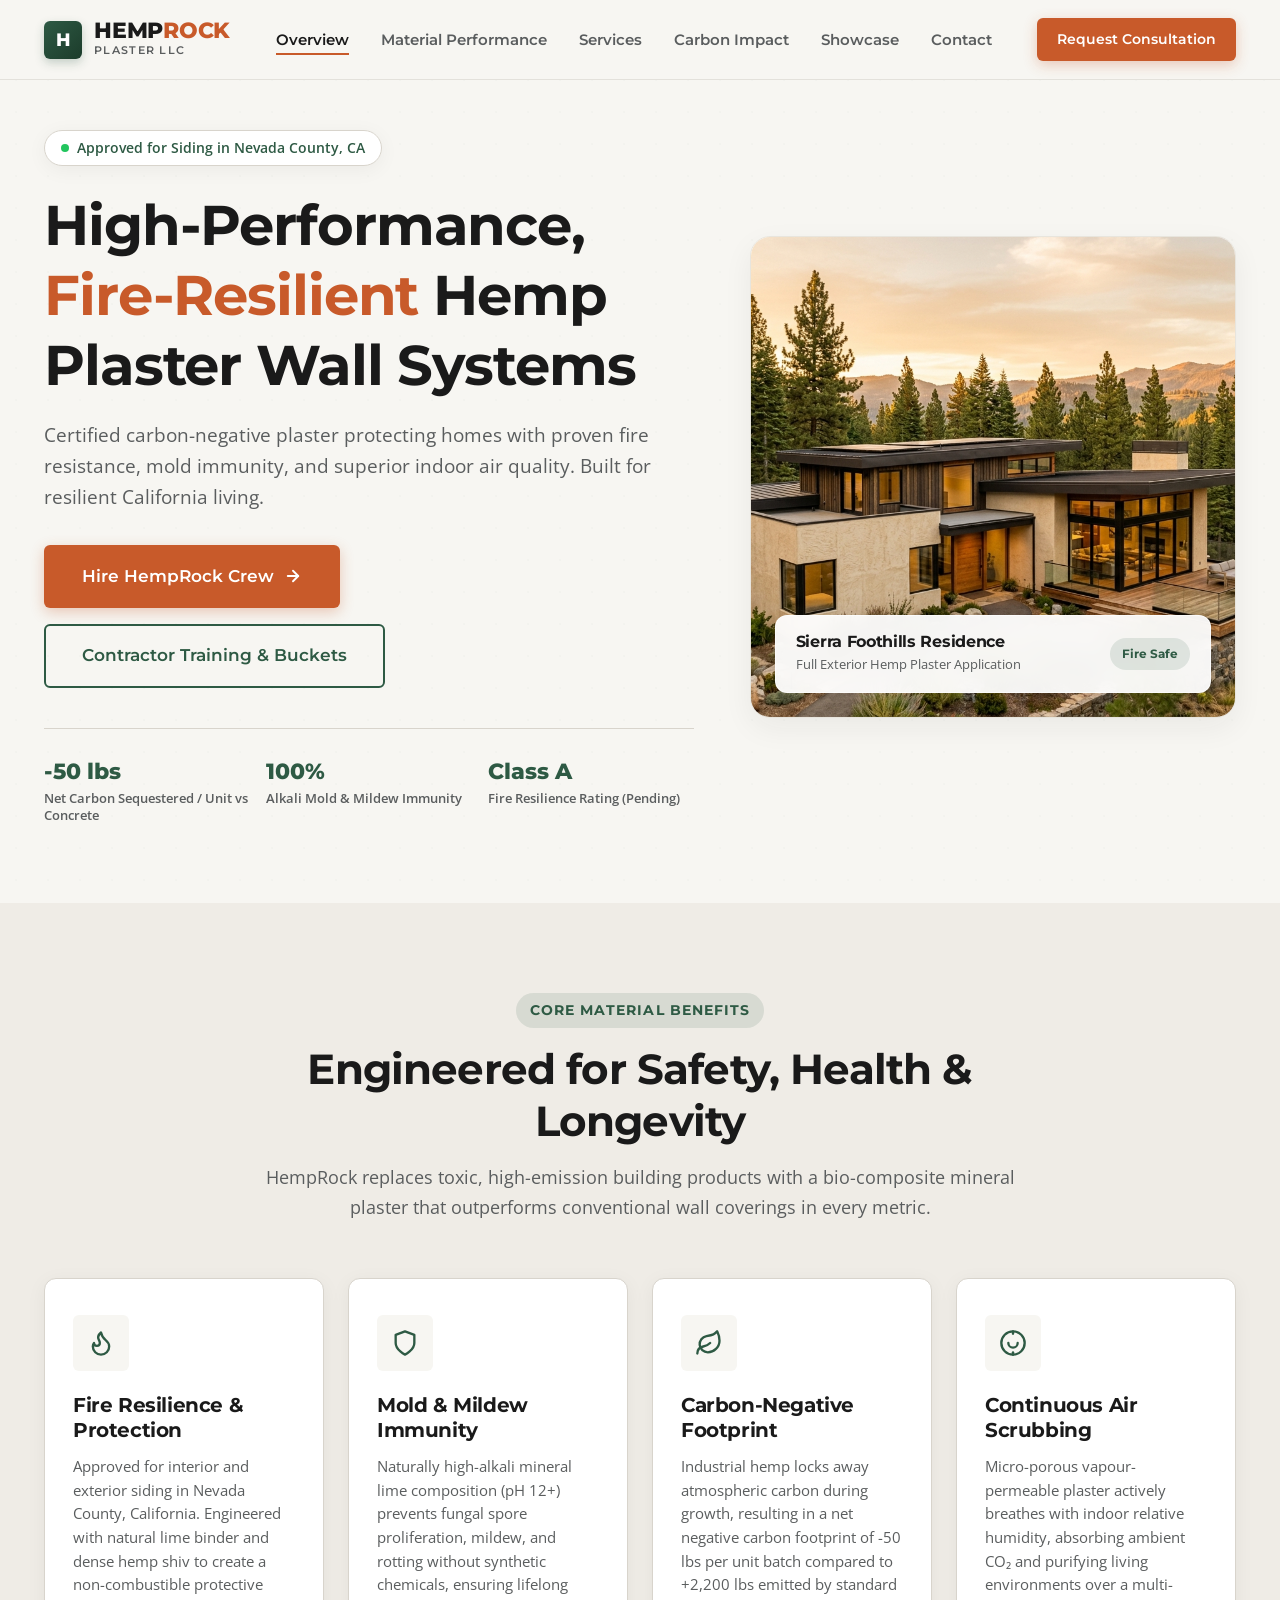
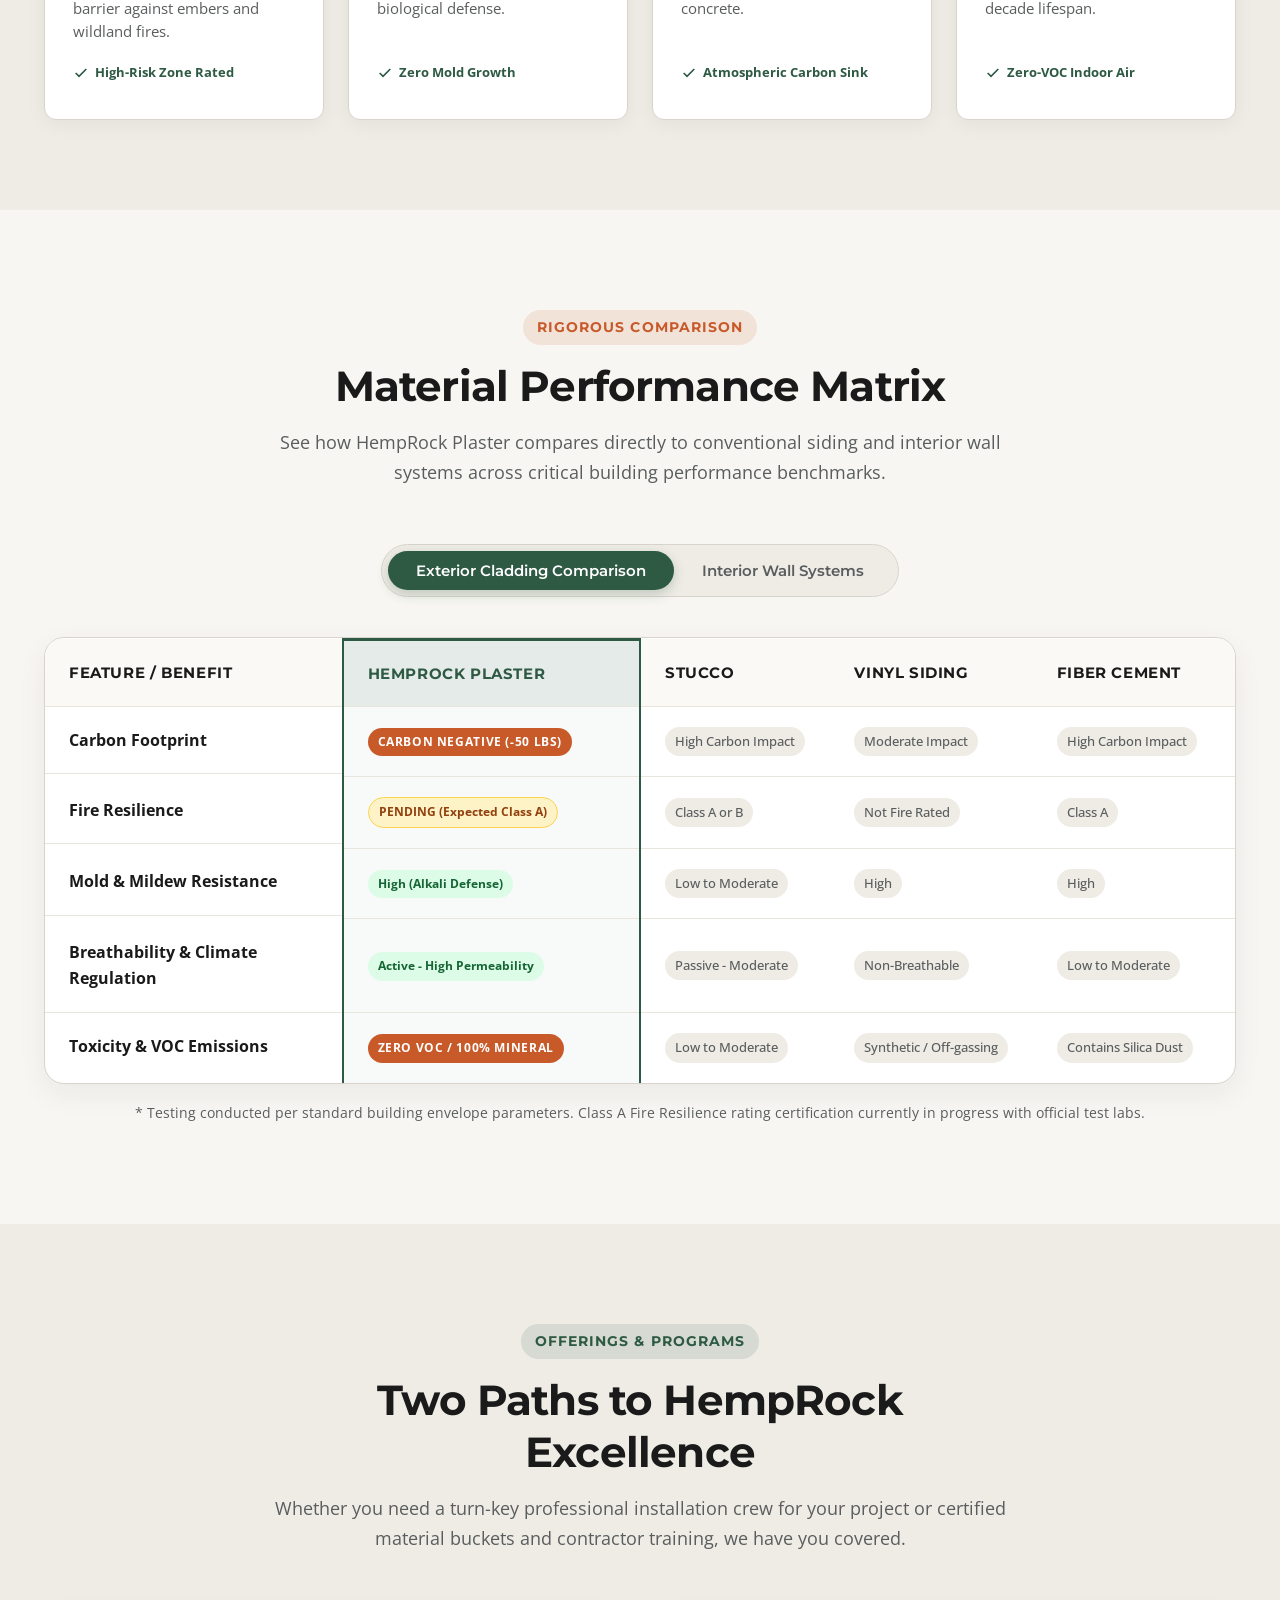
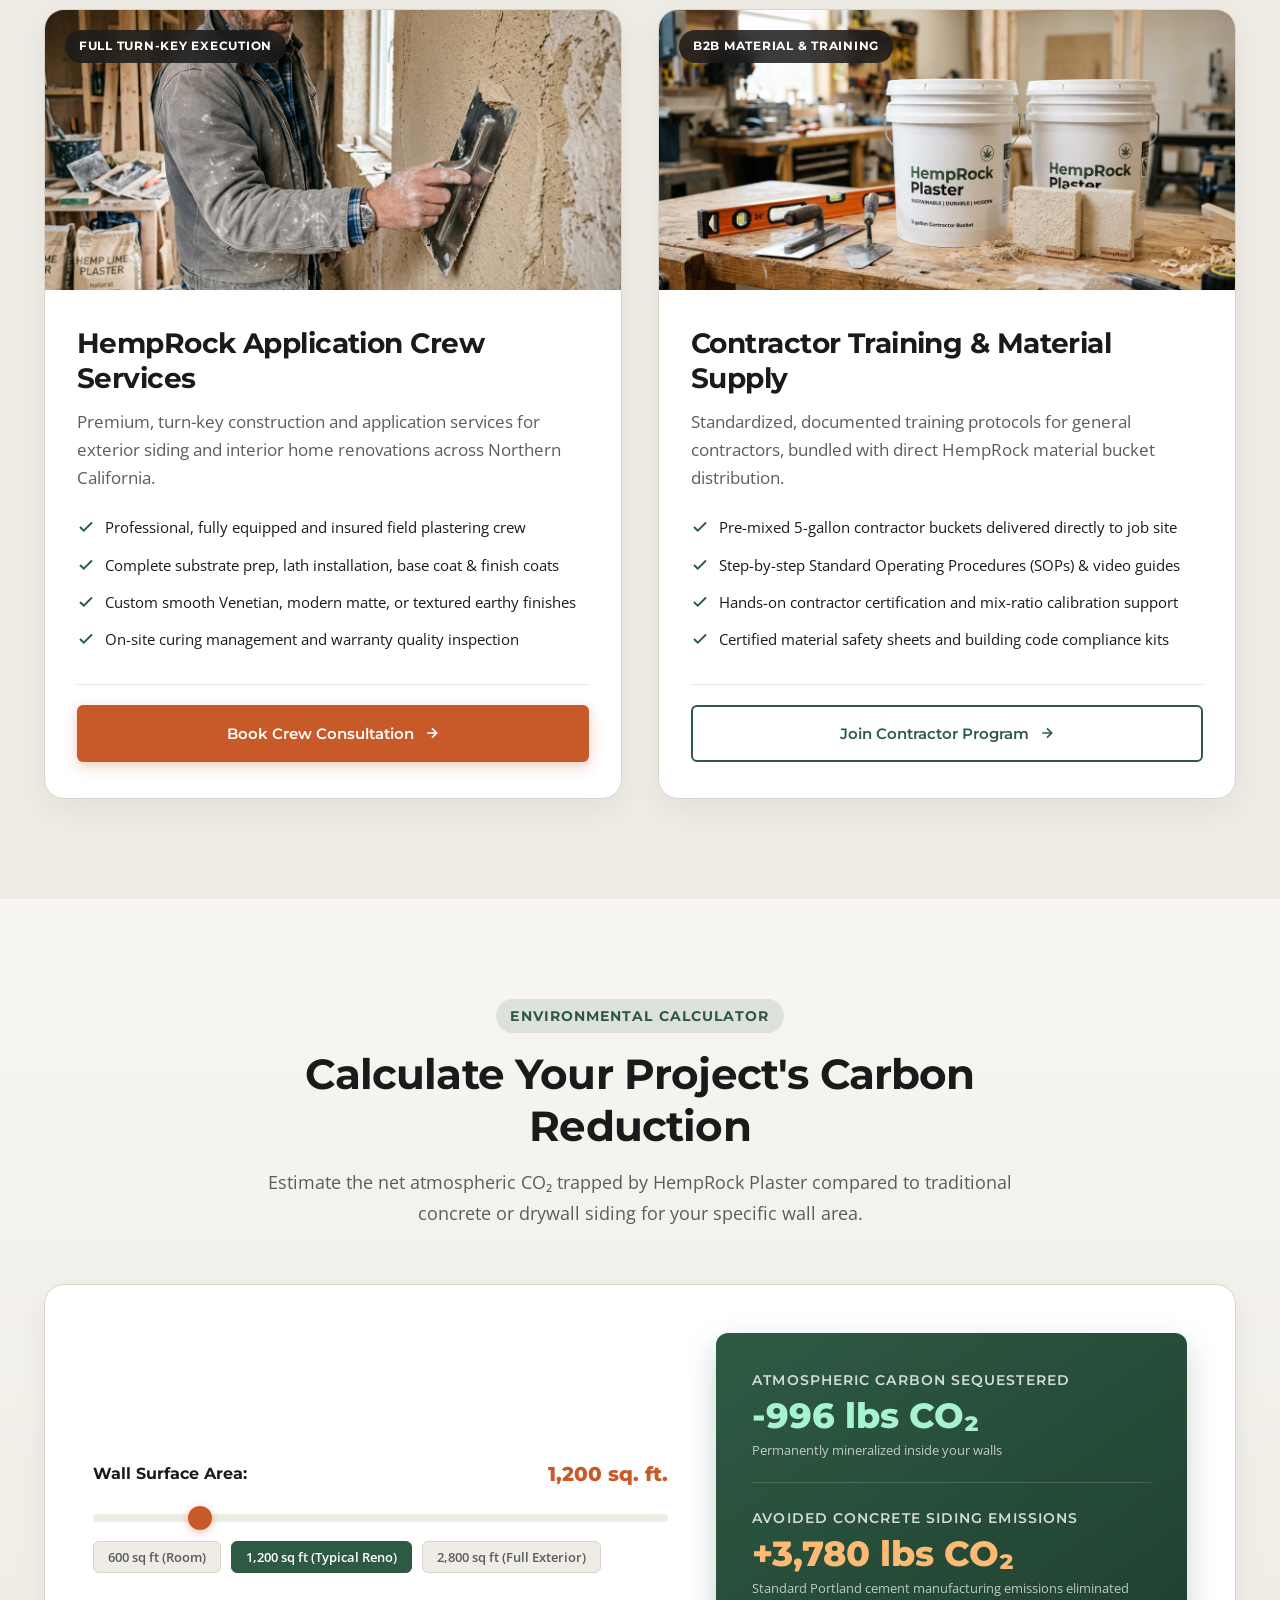
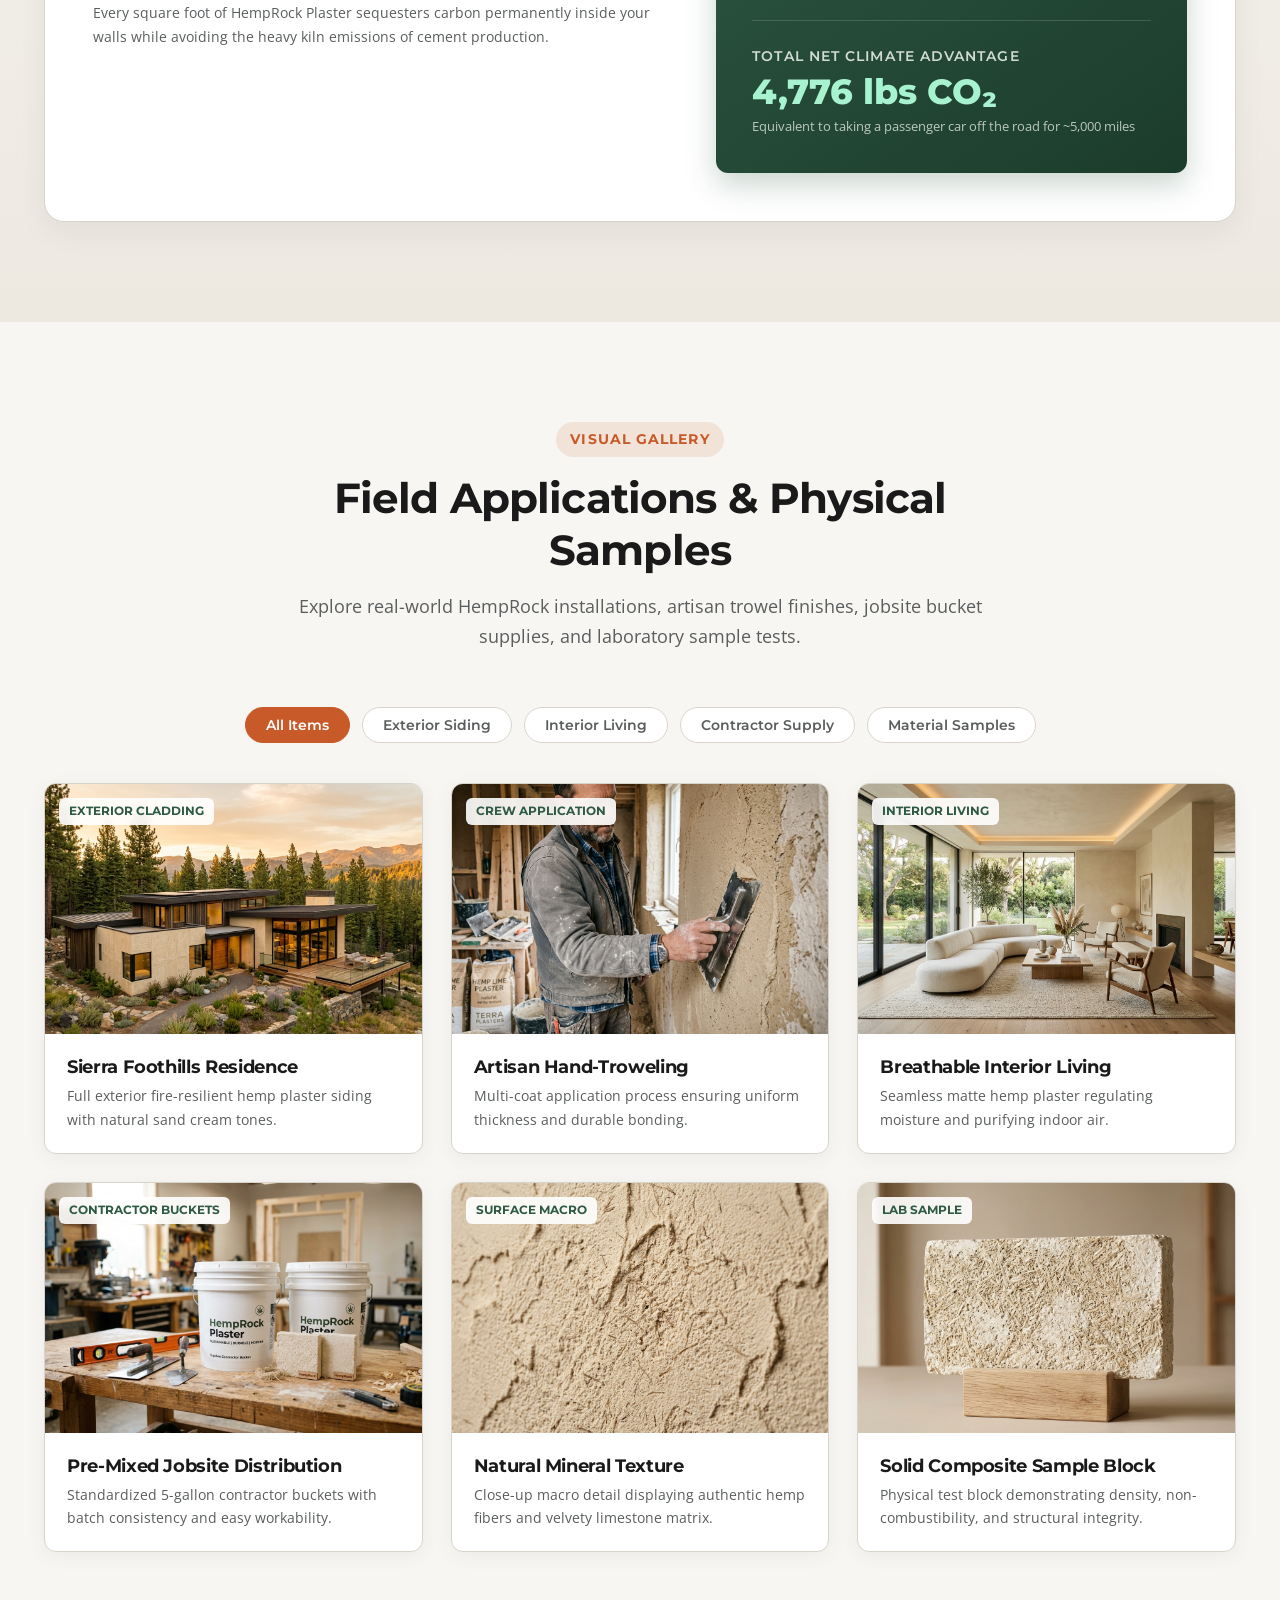
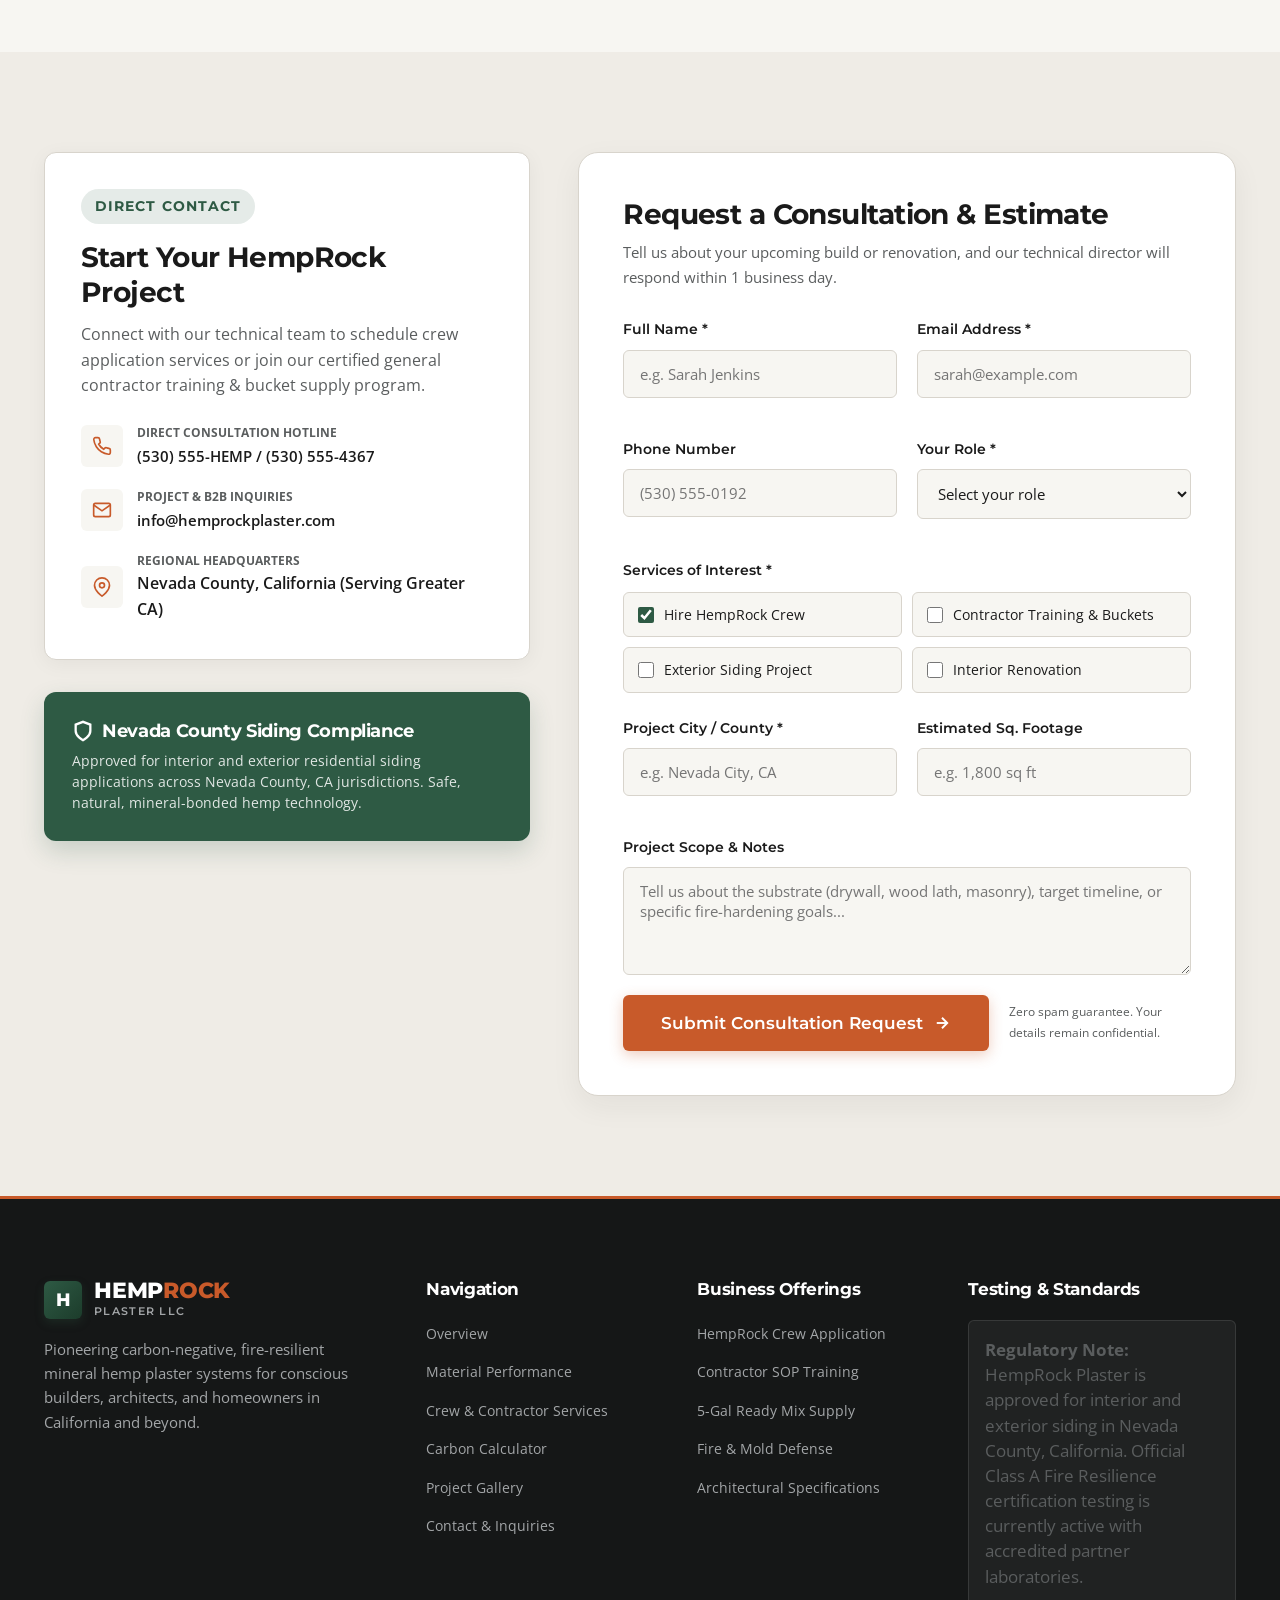
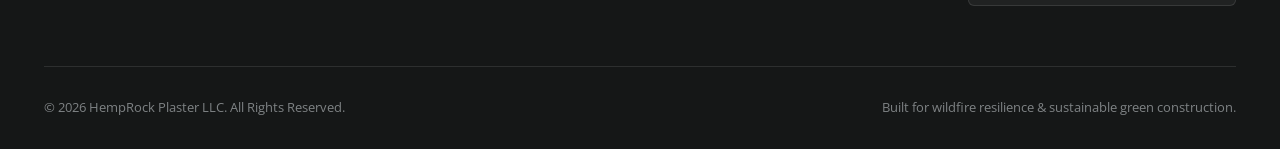
==== index.html @ c8a54f7e "commit" ====
<!DOCTYPE html>
<html lang="en">
<head>
  <meta charset="UTF-8">
  <meta name="viewport" content="width=device-width, initial-scale=1.0">
  <title>HempRock Plaster LLC | High-Performance, Fire-Resilient Hemp Plaster Systems</title>
  <meta name="description" content="Certified carbon-negative hemp plaster wall systems for California homes and contractors. Superior fire resilience, mold immunity, and active air purification.">
  <meta name="keywords" content="hemp plaster, carbon negative siding, fire resilient plaster, Nevada County construction, non-toxic wall systems, green building contractor">
  <meta name="author" content="HempRock Plaster LLC">

  <!-- Open Graph / Social Media -->
  <meta property="og:type" content="website">
  <meta property="og:title" content="HempRock Plaster LLC | Fire-Resilient & Carbon-Negative Wall Systems">
  <meta property="og:description" content="Turn-key crew application and contractor training programs for certified fire-resilient hemp plaster.">
  <meta property="og:image" content="assets/images/hero-home.jpg">

  <!-- Favicon / Brand Styling -->
  <link rel="icon" href="data:image/svg+xml,<svg xmlns='http://www.w3.org/2000/svg' viewBox='0 0 100 100'><rect width='100' height='100' rx='20' fill='%232E5A44'/><path d='M50 20 L75 40 L65 75 L35 75 L25 40 Z' fill='%23C85A2A'/><circle cx='50' cy='52' r='12' fill='%23F7F6F2'/></svg>">
  <link rel="stylesheet" href="styles.css">

  <!-- Structured Data / JSON-LD Schema -->
  <script type="application/ld+json">
  {
    "@context": "https://schema.org",
    "@type": "HomeAndConstructionBusiness",
    "name": "HempRock Plaster LLC",
    "description": "High-performance, fire-resilient, carbon-negative hemp plaster wall systems for exterior siding and interior home renovations.",
    "address": {
      "@type": "PostalAddress",
      "addressRegion": "Nevada County, CA",
      "addressCountry": "US"
    },
    "knowsAbout": ["Hemp Plaster", "Fire Resilient Siding", "Carbon Negative Building Materials", "Contractor Plaster Training"]
  }
  </script>
</head>
<body>

  <!-- ==========================================
       1. Header & Navigation
       ========================================== -->
  <header class="site-header" id="siteHeader">
    <div class="container header-inner">
      <a href="#overview" class="brand-logo" aria-label="HempRock Plaster Home">
        <div class="logo-icon" aria-hidden="true">H</div>
        <div class="logo-text">
          <span class="logo-name">HEMP<span>ROCK</span></span>
          <span class="logo-tag">Plaster LLC</span>
        </div>
      </a>

      <nav aria-label="Primary Navigation">
        <ul class="nav-menu" id="navMenu">
          <li><a href="#overview" class="nav-link active">Overview</a></li>
          <li><a href="#performance" class="nav-link">Material Performance</a></li>
          <li><a href="#services" class="nav-link">Services</a></li>
          <li><a href="#impact" class="nav-link">Carbon Impact</a></li>
          <li><a href="#showcase" class="nav-link">Showcase</a></li>
          <li><a href="#contact" class="nav-link">Contact</a></li>
        </ul>
      </nav>

      <div class="header-actions">
        <a href="#contact" class="btn btn-primary btn-sm">Request Consultation</a>
        <button class="mobile-toggle" id="mobileToggle" aria-label="Toggle Navigation Menu" aria-expanded="false">
          <svg width="24" height="24" viewBox="0 0 24 24" fill="none" stroke="currentColor" stroke-width="2" stroke-linecap="round" stroke-linejoin="round">
            <line x1="3" y1="12" x2="21" y2="12"></line>
            <line x1="3" y1="6" x2="21" y2="6"></line>
            <line x1="3" y1="18" x2="21" y2="18"></line>
          </svg>
        </button>
      </div>
    </div>
  </header>

  <main>
    <!-- ==========================================
         2. Hero Section
         ========================================== -->
    <section class="hero-section" id="overview">
      <div class="container">
        <div class="hero-grid">
          <div class="hero-content">
            <div class="hero-pill-badge">
              <span class="status-dot"></span>
              <span>Approved for Siding in Nevada County, CA</span>
            </div>

            <h1 class="hero-title">
              High-Performance, <span class="highlight">Fire-Resilient</span> Hemp Plaster Wall Systems
            </h1>

            <p class="hero-subtitle">
              Certified carbon-negative plaster protecting homes with proven fire resistance, mold immunity, and superior indoor air quality. Built for resilient California living.
            </p>

            <div class="hero-ctas">
              <a href="#contact" class="btn btn-primary btn-lg" data-preselect="crew">
                <span>Hire HempRock Crew</span>
                <svg width="18" height="18" viewBox="0 0 24 24" fill="none" stroke="currentColor" stroke-width="2.5" stroke-linecap="round" stroke-linejoin="round">
                  <line x1="5" y1="12" x2="19" y2="12"></line>
                  <polyline points="12 5 19 12 12 19"></polyline>
                </svg>
              </a>
              <a href="#contact" class="btn btn-secondary btn-lg" data-preselect="contractor">
                <span>Contractor Training & Buckets</span>
              </a>
            </div>

            <div class="hero-features-bar">
              <div class="hero-stat-item">
                <span class="hero-stat-val">-50 lbs</span>
                <span class="hero-stat-label">Net Carbon Sequestered / Unit vs Concrete</span>
              </div>
              <div class="hero-stat-item">
                <span class="hero-stat-val">100%</span>
                <span class="hero-stat-label">Alkali Mold & Mildew Immunity</span>
              </div>
              <div class="hero-stat-item">
                <span class="hero-stat-val">Class A</span>
                <span class="hero-stat-label">Fire Resilience Rating (Pending)</span>
              </div>
            </div>
          </div>

          <div class="hero-media-wrap">
            <div class="hero-card-image-box">
              <img src="assets/images/hero-home.jpg" alt="Modern architectural home with HempRock natural plaster exterior siding in Sierra foothills" width="600" height="480" loading="eager">
              <div class="hero-floating-badge">
                <div class="floating-badge-info">
                  <h4>Sierra Foothills Residence</h4>
                  <p>Full Exterior Hemp Plaster Application</p>
                </div>
                <span class="badge-tag-pill">Fire Safe</span>
              </div>
            </div>
          </div>
        </div>
      </div>
    </section>

    <!-- ==========================================
         3. Key Value Propositions / Four Pillars
         ========================================== -->
    <section class="pillars-section" id="pillars">
      <div class="container">
        <div class="section-header">
          <span class="section-tag">Core Material Benefits</span>
          <h2>Engineered for Safety, Health & Longevity</h2>
          <p>HempRock replaces toxic, high-emission building products with a bio-composite mineral plaster that outperforms conventional wall coverings in every metric.</p>
        </div>

        <div class="pillars-grid">
          <!-- Pillar 1 -->
          <article class="pillar-card">
            <div class="pillar-icon-box" aria-hidden="true">
              <svg width="28" height="28" viewBox="0 0 24 24" fill="none" stroke="currentColor" stroke-width="2" stroke-linecap="round" stroke-linejoin="round">
                <path d="M8.5 14.5A2.5 2.5 0 0 0 11 12c0-1.38-.5-2-1-3-1.072-2.143-.224-4.054 2-6 .5 2.5 2 4.9 4 6.5 2 1.6 3 3.5 3 5.5a7 7 0 1 1-14 0c0-1.153.433-2.294 1-3a2.5 2.5 0 0 0 2.5 2.5z"></path>
              </svg>
            </div>
            <h3 class="pillar-title">Fire Resilience & Protection</h3>
            <p class="pillar-desc">
              Approved for interior and exterior siding in Nevada County, California. Engineered with natural lime binder and dense hemp shiv to create a non-combustible protective barrier against embers and wildland fires.
            </p>
            <div class="pillar-highlight-tag">
              <svg width="16" height="16" viewBox="0 0 24 24" fill="none" stroke="currentColor" stroke-width="2.5"><polyline points="20 6 9 17 4 12"></polyline></svg>
              <span>High-Risk Zone Rated</span>
            </div>
          </article>

          <!-- Pillar 2 -->
          <article class="pillar-card">
            <div class="pillar-icon-box" aria-hidden="true">
              <svg width="28" height="28" viewBox="0 0 24 24" fill="none" stroke="currentColor" stroke-width="2" stroke-linecap="round" stroke-linejoin="round">
                <path d="M12 22s8-4 8-10V5l-8-3-8 3v7c0 6 8 10 8 10z"></path>
              </svg>
            </div>
            <h3 class="pillar-title">Mold & Mildew Immunity</h3>
            <p class="pillar-desc">
              Naturally high-alkali mineral lime composition (pH 12+) prevents fungal spore proliferation, mildew, and rotting without synthetic chemicals, ensuring lifelong biological defense.
            </p>
            <div class="pillar-highlight-tag">
              <svg width="16" height="16" viewBox="0 0 24 24" fill="none" stroke="currentColor" stroke-width="2.5"><polyline points="20 6 9 17 4 12"></polyline></svg>
              <span>Zero Mold Growth</span>
            </div>
          </article>

          <!-- Pillar 3 -->
          <article class="pillar-card">
            <div class="pillar-icon-box" aria-hidden="true">
              <svg width="28" height="28" viewBox="0 0 24 24" fill="none" stroke="currentColor" stroke-width="2" stroke-linecap="round" stroke-linejoin="round">
                <path d="M11 20A7 7 0 0 1 9.8 6.1C15.5 5 17 4.48 19 2c1 2 2 4.18 2 8 0 5.5-4.78 10-10 10Z"></path>
                <path d="M2 21c0-3 1.85-5.36 5.08-6C9.5 14.52 12 13 13 12"></path>
              </svg>
            </div>
            <h3 class="pillar-title">Carbon-Negative Footprint</h3>
            <p class="pillar-desc">
              Industrial hemp locks away atmospheric carbon during growth, resulting in a net negative carbon footprint of -50 lbs per unit batch compared to +2,200 lbs emitted by standard concrete.
            </p>
            <div class="pillar-highlight-tag">
              <svg width="16" height="16" viewBox="0 0 24 24" fill="none" stroke="currentColor" stroke-width="2.5"><polyline points="20 6 9 17 4 12"></polyline></svg>
              <span>Atmospheric Carbon Sink</span>
            </div>
          </article>

          <!-- Pillar 4 -->
          <article class="pillar-card">
            <div class="pillar-icon-box" aria-hidden="true">
              <svg width="28" height="28" viewBox="0 0 24 24" fill="none" stroke="currentColor" stroke-width="2" stroke-linecap="round" stroke-linejoin="round">
                <circle cx="12" cy="12" r="10"></circle>
                <path d="M8 12a4 4 0 0 0 8 0"></path>
                <line x1="12" y1="2" x2="12" y2="4"></line>
                <line x1="12" y1="20" x2="12" y2="22"></line>
              </svg>
            </div>
            <h3 class="pillar-title">Continuous Air Scrubbing</h3>
            <p class="pillar-desc">
              Micro-porous vapour-permeable plaster actively breathes with indoor relative humidity, absorbing ambient CO₂ and purifying living environments over a multi-decade lifespan.
            </p>
            <div class="pillar-highlight-tag">
              <svg width="16" height="16" viewBox="0 0 24 24" fill="none" stroke="currentColor" stroke-width="2.5"><polyline points="20 6 9 17 4 12"></polyline></svg>
              <span>Zero-VOC Indoor Air</span>
            </div>
          </article>
        </div>
      </div>
    </section>

    <!-- ==========================================
         4. Material Performance Matrix (Comparison Table)
         ========================================== -->
    <section class="matrix-section" id="performance">
      <div class="container">
        <div class="section-header">
          <span class="section-tag orange">Rigorous Comparison</span>
          <h2>Material Performance Matrix</h2>
          <p>See how HempRock Plaster compares directly to conventional siding and interior wall systems across critical building performance benchmarks.</p>
        </div>

        <div class="matrix-tabs-wrapper">
          <div class="matrix-tabs" role="tablist">
            <button class="matrix-tab-btn active" role="tab" aria-selected="true" data-target="tableExterior">Exterior Cladding Comparison</button>
            <button class="matrix-tab-btn" role="tab" aria-selected="false" data-target="tableInterior">Interior Wall Systems</button>
          </div>
        </div>

        <!-- Exterior Table -->
        <div class="table-responsive-box matrix-table-container" id="tableExterior">
          <table class="matrix-table">
            <thead>
              <tr>
                <th scope="col" style="width: 25%;">Feature / Benefit</th>
                <th scope="col" class="featured-col" style="width: 25%;">HempRock Plaster</th>
                <th scope="col" style="width: 16%;">Stucco</th>
                <th scope="col" style="width: 17%;">Vinyl Siding</th>
                <th scope="col" style="width: 17%;">Fiber Cement</th>
              </tr>
            </thead>
            <tbody>
              <tr>
                <td class="feature-title-cell">
                  <strong>Carbon Footprint</strong>
                </td>
                <td class="featured-col">
                  <span class="badge-tag-best">Carbon Negative (-50 lbs)</span>
                </td>
                <td><span class="badge-tag-neutral">High Carbon Impact</span></td>
                <td><span class="badge-tag-neutral">Moderate Impact</span></td>
                <td><span class="badge-tag-neutral">High Carbon Impact</span></td>
              </tr>
              <tr>
                <td class="feature-title-cell">
                  <strong>Fire Resilience</strong>
                </td>
                <td class="featured-col">
                  <span class="badge-tag-pending">PENDING (Expected Class A)</span>
                </td>
                <td><span class="badge-tag-neutral">Class A or B</span></td>
                <td><span class="badge-tag-neutral">Not Fire Rated</span></td>
                <td><span class="badge-tag-neutral">Class A</span></td>
              </tr>
              <tr>
                <td class="feature-title-cell">
                  <strong>Mold & Mildew Resistance</strong>
                </td>
                <td class="featured-col">
                  <span class="badge-tag-high">High (Alkali Defense)</span>
                </td>
                <td><span class="badge-tag-neutral">Low to Moderate</span></td>
                <td><span class="badge-tag-neutral">High</span></td>
                <td><span class="badge-tag-neutral">High</span></td>
              </tr>
              <tr>
                <td class="feature-title-cell">
                  <strong>Breathability & Climate Regulation</strong>
                </td>
                <td class="featured-col">
                  <span class="badge-tag-high">Active - High Permeability</span>
                </td>
                <td><span class="badge-tag-neutral">Passive - Moderate</span></td>
                <td><span class="badge-tag-neutral">Non-Breathable</span></td>
                <td><span class="badge-tag-neutral">Low to Moderate</span></td>
              </tr>
              <tr>
                <td class="feature-title-cell">
                  <strong>Toxicity & VOC Emissions</strong>
                </td>
                <td class="featured-col">
                  <span class="badge-tag-best">Zero VOC / 100% Mineral</span>
                </td>
                <td><span class="badge-tag-neutral">Low to Moderate</span></td>
                <td><span class="badge-tag-neutral">Synthetic / Off-gassing</span></td>
                <td><span class="badge-tag-neutral">Contains Silica Dust</span></td>
              </tr>
            </tbody>
          </table>
        </div>

        <!-- Interior Table -->
        <div class="table-responsive-box matrix-table-container" id="tableInterior" style="display: none;">
          <table class="matrix-table">
            <thead>
              <tr>
                <th scope="col" style="width: 25%;">Feature / Benefit</th>
                <th scope="col" class="featured-col" style="width: 30%;">HempRock Plaster</th>
                <th scope="col" style="width: 22%;">Standard Drywall</th>
                <th scope="col" style="width: 23%;">Traditional Plaster</th>
              </tr>
            </thead>
            <tbody>
              <tr>
                <td class="feature-title-cell">
                  <strong>Carbon Footprint</strong>
                </td>
                <td class="featured-col">
                  <span class="badge-tag-best">Carbon Negative</span>
                </td>
                <td><span class="badge-tag-neutral">Moderate Carbon Impact</span></td>
                <td><span class="badge-tag-neutral">Moderate Carbon Impact</span></td>
              </tr>
              <tr>
                <td class="feature-title-cell">
                  <strong>Fire Resilience</strong>
                </td>
                <td class="featured-col">
                  <span class="badge-tag-pending">PENDING (Expected Class A)</span>
                </td>
                <td><span class="badge-tag-neutral">Not Fire Resilience Rated</span></td>
                <td><span class="badge-tag-neutral">Not Fire Resilience Rated</span></td>
              </tr>
              <tr>
                <td class="feature-title-cell">
                  <strong>Mold & Mildew Resistance</strong>
                </td>
                <td class="featured-col">
                  <span class="badge-tag-high">High (Alkali Mineral)</span>
                </td>
                <td><span class="badge-tag-neutral">Low (Paper Facing Molds)</span></td>
                <td><span class="badge-tag-neutral">Moderate to High</span></td>
              </tr>
              <tr>
                <td class="feature-title-cell">
                  <strong>Breathability & Humidity Buffering</strong>
                </td>
                <td class="featured-col">
                  <span class="badge-tag-high">Active - High</span>
                </td>
                <td><span class="badge-tag-neutral">Low</span></td>
                <td><span class="badge-tag-neutral">Low to High</span></td>
              </tr>
              <tr>
                <td class="feature-title-cell">
                  <strong>Indoor Air Quality (Scrubbing)</strong>
                </td>
                <td class="featured-col">
                  <span class="badge-tag-best">Absorbs CO₂ Continually</span>
                </td>
                <td><span class="badge-tag-neutral">Neutral</span></td>
                <td><span class="badge-tag-neutral">Neutral</span></td>
              </tr>
            </tbody>
          </table>
        </div>

        <p class="matrix-note">* Testing conducted per standard building envelope parameters. Class A Fire Resilience rating certification currently in progress with official test labs.</p>
      </div>
    </section>

    <!-- ==========================================
         5. Core Services Showcase
         ========================================== -->
    <section class="services-section" id="services">
      <div class="container">
        <div class="section-header">
          <span class="section-tag">Offerings & Programs</span>
          <h2>Two Paths to HempRock Excellence</h2>
          <p>Whether you need a turn-key professional installation crew for your project or certified material buckets and contractor training, we have you covered.</p>
        </div>

        <div class="services-grid">
          <!-- Service 1: Crew Application -->
          <article class="service-card">
            <div class="service-img-wrap">
              <img src="assets/images/crew-work.jpg" alt="HempRock certified plaster artisan applying finish coat on home wall" loading="lazy">
              <span class="service-badge-overlay">Full Turn-Key Execution</span>
            </div>
            <div class="service-body">
              <h3>HempRock Application Crew Services</h3>
              <p>Premium, turn-key construction and application services for exterior siding and interior home renovations across Northern California.</p>
              
              <ul class="service-check-list">
                <li>
                  <svg width="18" height="18" viewBox="0 0 24 24" fill="none" stroke="currentColor" stroke-width="2.5"><polyline points="20 6 9 17 4 12"></polyline></svg>
                  <span>Professional, fully equipped and insured field plastering crew</span>
                </li>
                <li>
                  <svg width="18" height="18" viewBox="0 0 24 24" fill="none" stroke="currentColor" stroke-width="2.5"><polyline points="20 6 9 17 4 12"></polyline></svg>
                  <span>Complete substrate prep, lath installation, base coat & finish coats</span>
                </li>
                <li>
                  <svg width="18" height="18" viewBox="0 0 24 24" fill="none" stroke="currentColor" stroke-width="2.5"><polyline points="20 6 9 17 4 12"></polyline></svg>
                  <span>Custom smooth Venetian, modern matte, or textured earthy finishes</span>
                </li>
                <li>
                  <svg width="18" height="18" viewBox="0 0 24 24" fill="none" stroke="currentColor" stroke-width="2.5"><polyline points="20 6 9 17 4 12"></polyline></svg>
                  <span>On-site curing management and warranty quality inspection</span>
                </li>
              </ul>

              <div class="service-action-wrap">
                <a href="#contact" class="btn btn-primary" data-preselect="crew" style="width: 100%;">
                  <span>Book Crew Consultation</span>
                  <svg width="16" height="16" viewBox="0 0 24 24" fill="none" stroke="currentColor" stroke-width="2.5"><line x1="5" y1="12" x2="19" y2="12"></line><polyline points="12 5 19 12 12 19"></polyline></svg>
                </a>
              </div>
            </div>
          </article>

          <!-- Service 2: Contractor Training & Supply -->
          <article class="service-card">
            <div class="service-img-wrap">
              <img src="assets/images/contractor-buckets.jpg" alt="HempRock pre-mixed 5-gallon contractor buckets on job site" loading="lazy">
              <span class="service-badge-overlay">B2B Material & Training</span>
            </div>
            <div class="service-body">
              <h3>Contractor Training & Material Supply</h3>
              <p>Standardized, documented training protocols for general contractors, bundled with direct HempRock material bucket distribution.</p>
              
              <ul class="service-check-list">
                <li>
                  <svg width="18" height="18" viewBox="0 0 24 24" fill="none" stroke="currentColor" stroke-width="2.5"><polyline points="20 6 9 17 4 12"></polyline></svg>
                  <span>Pre-mixed 5-gallon contractor buckets delivered directly to job site</span>
                </li>
                <li>
                  <svg width="18" height="18" viewBox="0 0 24 24" fill="none" stroke="currentColor" stroke-width="2.5"><polyline points="20 6 9 17 4 12"></polyline></svg>
                  <span>Step-by-step Standard Operating Procedures (SOPs) & video guides</span>
                </li>
                <li>
                  <svg width="18" height="18" viewBox="0 0 24 24" fill="none" stroke="currentColor" stroke-width="2.5"><polyline points="20 6 9 17 4 12"></polyline></svg>
                  <span>Hands-on contractor certification and mix-ratio calibration support</span>
                </li>
                <li>
                  <svg width="18" height="18" viewBox="0 0 24 24" fill="none" stroke="currentColor" stroke-width="2.5"><polyline points="20 6 9 17 4 12"></polyline></svg>
                  <span>Certified material safety sheets and building code compliance kits</span>
                </li>
              </ul>

              <div class="service-action-wrap">
                <a href="#contact" class="btn btn-secondary" data-preselect="contractor" style="width: 100%;">
                  <span>Join Contractor Program</span>
                  <svg width="16" height="16" viewBox="0 0 24 24" fill="none" stroke="currentColor" stroke-width="2.5"><line x1="5" y1="12" x2="19" y2="12"></line><polyline points="12 5 19 12 12 19"></polyline></svg>
                </a>
              </div>
            </div>
          </article>
        </div>
      </div>
    </section>

    <!-- ==========================================
         6. Interactive Carbon & Impact Calculator
         ========================================== -->
    <section class="calculator-section" id="impact">
      <div class="container">
        <div class="section-header">
          <span class="section-tag">Environmental Calculator</span>
          <h2>Calculate Your Project's Carbon Reduction</h2>
          <p>Estimate the net atmospheric CO₂ trapped by HempRock Plaster compared to traditional concrete or drywall siding for your specific wall area.</p>
        </div>

        <div class="calc-card">
          <div class="calc-controls">
            <div class="calc-input-group">
              <div class="calc-label-row">
                <label for="sqftRange">Wall Surface Area:</label>
                <span class="calc-range-val" id="sqftDisplay">1,200 sq. ft.</span>
              </div>
              <input type="range" id="sqftRange" class="custom-range" min="200" max="6000" step="100" value="1200" aria-label="Wall Surface Area in Square Feet">
              
              <div class="calc-preset-btns">
                <button type="button" class="preset-btn" data-sqft="600">600 sq ft (Room)</button>
                <button type="button" class="preset-btn active" data-sqft="1200">1,200 sq ft (Typical Reno)</button>
                <button type="button" class="preset-btn" data-sqft="2800">2,800 sq ft (Full Exterior)</button>
              </div>
            </div>

            <p style="font-size: 0.9rem; color: var(--color-text-muted);">
              Every square foot of HempRock Plaster sequesters carbon permanently inside your walls while avoiding the heavy kiln emissions of cement production.
            </p>
          </div>

          <div class="calc-results-box">
            <div class="calc-metric-box">
              <div class="metric-title">Atmospheric Carbon Sequestered</div>
              <div class="metric-number" id="carbonTrappedDisplay">-996 lbs CO₂</div>
              <div class="metric-desc">Permanently mineralized inside your walls</div>
            </div>

            <div class="calc-metric-box">
              <div class="metric-title">Avoided Concrete Siding Emissions</div>
              <div class="metric-number orange" id="concreteEmissionsDisplay">+3,780 lbs CO₂</div>
              <div class="metric-desc">Standard Portland cement manufacturing emissions eliminated</div>
            </div>

            <div class="calc-metric-box">
              <div class="metric-title">Total Net Climate Advantage</div>
              <div class="metric-number" id="netAdvantageDisplay">4,776 lbs CO₂</div>
              <div class="metric-desc">Equivalent to taking a passenger car off the road for ~5,000 miles</div>
            </div>
          </div>
        </div>
      </div>
    </section>

    <!-- ==========================================
         7. Project Showcase & Gallery
         ========================================== -->
    <section class="gallery-section" id="showcase">
      <div class="container">
        <div class="section-header">
          <span class="section-tag orange">Visual Gallery</span>
          <h2>Field Applications & Physical Samples</h2>
          <p>Explore real-world HempRock installations, artisan trowel finishes, jobsite bucket supplies, and laboratory sample tests.</p>
        </div>

        <div class="gallery-filters" role="group" aria-label="Project Gallery Filter">
          <button class="filter-btn active" data-filter="all">All Items</button>
          <button class="filter-btn" data-filter="exterior">Exterior Siding</button>
          <button class="filter-btn" data-filter="interior">Interior Living</button>
          <button class="filter-btn" data-filter="supply">Contractor Supply</button>
          <button class="filter-btn" data-filter="material">Material Samples</button>
        </div>

        <div class="gallery-grid">
          <!-- Item 1 -->
          <div class="gallery-card" data-category="exterior">
            <div class="gallery-card-img">
              <img src="assets/images/hero-home.jpg" alt="Exterior modern residence with HempRock plaster siding" loading="lazy">
              <span class="gallery-overlay-badge">Exterior Cladding</span>
            </div>
            <div class="gallery-card-body">
              <h4>Sierra Foothills Residence</h4>
              <p>Full exterior fire-resilient hemp plaster siding with natural sand cream tones.</p>
            </div>
          </div>

          <!-- Item 2 -->
          <div class="gallery-card" data-category="exterior">
            <div class="gallery-card-img">
              <img src="assets/images/crew-work.jpg" alt="Craftsman plasterer smoothing wall with trowel" loading="lazy">
              <span class="gallery-overlay-badge">Crew Application</span>
            </div>
            <div class="gallery-card-body">
              <h4>Artisan Hand-Troweling</h4>
              <p>Multi-coat application process ensuring uniform thickness and durable bonding.</p>
            </div>
          </div>

          <!-- Item 3 -->
          <div class="gallery-card" data-category="interior">
            <div class="gallery-card-img">
              <img src="assets/images/interior-living.jpg" alt="Minimalist interior living room with seamless matte plaster walls" loading="lazy">
              <span class="gallery-overlay-badge">Interior Living</span>
            </div>
            <div class="gallery-card-body">
              <h4>Breathable Interior Living</h4>
              <p>Seamless matte hemp plaster regulating moisture and purifying indoor air.</p>
            </div>
          </div>

          <!-- Item 4 -->
          <div class="gallery-card" data-category="supply">
            <div class="gallery-card-img">
              <img src="assets/images/contractor-buckets.jpg" alt="5 gallon HempRock contractor buckets on workbench" loading="lazy">
              <span class="gallery-overlay-badge">Contractor Buckets</span>
            </div>
            <div class="gallery-card-body">
              <h4>Pre-Mixed Jobsite Distribution</h4>
              <p>Standardized 5-gallon contractor buckets with batch consistency and easy workability.</p>
            </div>
          </div>

          <!-- Item 5 -->
          <div class="gallery-card" data-category="material">
            <div class="gallery-card-img">
              <img src="assets/images/texture-detail.jpg" alt="Macro detail of natural earthy hemp plaster finish" loading="lazy">
              <span class="gallery-overlay-badge">Surface Macro</span>
            </div>
            <div class="gallery-card-body">
              <h4>Natural Mineral Texture</h4>
              <p>Close-up macro detail displaying authentic hemp fibers and velvety limestone matrix.</p>
            </div>
          </div>

          <!-- Item 6 -->
          <div class="gallery-card" data-category="material">
            <div class="gallery-card-img">
              <img src="assets/images/sample-panel.jpg" alt="Physical demonstration sample block on wooden stand" loading="lazy">
              <span class="gallery-overlay-badge">Lab Sample</span>
            </div>
            <div class="gallery-card-body">
              <h4>Solid Composite Sample Block</h4>
              <p>Physical test block demonstrating density, non-combustibility, and structural integrity.</p>
            </div>
          </div>
        </div>
      </div>
    </section>

    <!-- Lightbox Modal -->
    <div class="lightbox-modal" id="lightboxModal" role="dialog" aria-modal="true" aria-hidden="true">
      <div class="lightbox-content">
        <button class="lightbox-close-btn" id="lightboxClose" aria-label="Close Lightbox">&times;</button>
        <div class="lightbox-img-box">
          <img src="" alt="" id="lightboxImg">
        </div>
        <div class="lightbox-caption">
          <h4 id="lightboxTitle" style="font-size: 1.25rem; margin-bottom: 6px;"></h4>
          <p id="lightboxDesc" style="color: var(--color-text-muted);"></p>
        </div>
      </div>
    </div>

    <!-- ==========================================
         8. Inquiries & Contact Form
         ========================================== -->
    <section class="contact-section" id="contact">
      <div class="container">
        <div class="contact-grid">
          <!-- Left Column: Direct Info & Credibility -->
          <div class="contact-info-col">
            <div class="contact-info-card">
              <span class="section-tag">Direct Contact</span>
              <h3>Start Your HempRock Project</h3>
              <p>Connect with our technical team to schedule crew application services or join our certified general contractor training & bucket supply program.</p>

              <div class="contact-direct-items">
                <div class="direct-item">
                  <div class="direct-item-icon">
                    <svg width="20" height="20" viewBox="0 0 24 24" fill="none" stroke="currentColor" stroke-width="2"><path d="M22 16.92v3a2 2 0 0 1-2.18 2 19.79 19.79 0 0 1-8.63-3.07 19.5 19.5 0 0 1-6-6 19.79 19.79 0 0 1-3.07-8.67A2 2 0 0 1 4.11 2h3a2 2 0 0 1 2 1.72 12.84 12.84 0 0 0 .7 2.81 2 2 0 0 1-.45 2.11L8.09 9.91a16 16 0 0 0 6 6l1.27-1.27a2 2 0 0 1 2.11-.45 12.84 12.84 0 0 0 2.81.7A2 2 0 0 1 22 16.92z"></path></svg>
                  </div>
                  <div class="direct-item-text">
                    <span>Direct Consultation Hotline</span>
                    <a href="tel:5305554367">(530) 555-HEMP / (530) 555-4367</a>
                  </div>
                </div>

                <div class="direct-item">
                  <div class="direct-item-icon">
                    <svg width="20" height="20" viewBox="0 0 24 24" fill="none" stroke="currentColor" stroke-width="2"><path d="M4 4h16c1.1 0 2 .9 2 2v12c0 1.1-.9 2-2 2H4c-1.1 0-2-.9-2-2V6c0-1.1.9-2 2-2z"></path><polyline points="22,6 12,13 2,6"></polyline></svg>
                  </div>
                  <div class="direct-item-text">
                    <span>Project & B2B Inquiries</span>
                    <a href="mailto:info@hemprockplaster.com">info@hemprockplaster.com</a>
                  </div>
                </div>

                <div class="direct-item">
                  <div class="direct-item-icon">
                    <svg width="20" height="20" viewBox="0 0 24 24" fill="none" stroke="currentColor" stroke-width="2"><path d="M21 10c0 7-9 13-9 13s-9-6-9-13a9 9 0 0 1 18 0z"></path><circle cx="12" cy="10" r="3"></circle></svg>
                  </div>
                  <div class="direct-item-text">
                    <span>Regional Headquarters</span>
                    <p>Nevada County, California (Serving Greater CA)</p>
                  </div>
                </div>
              </div>
            </div>

            <div class="trust-badge-box">
              <h4>
                <svg width="22" height="22" viewBox="0 0 24 24" fill="none" stroke="currentColor" stroke-width="2.5"><path d="M12 22s8-4 8-10V5l-8-3-8 3v7c0 6 8 10 8 10z"></path></svg>
                <span>Nevada County Siding Compliance</span>
              </h4>
              <p>Approved for interior and exterior residential siding applications across Nevada County, CA jurisdictions. Safe, natural, mineral-bonded hemp technology.</p>
            </div>
          </div>

          <!-- Right Column: Consultation Form -->
          <div class="contact-form-card">
            <h3>Request a Consultation & Estimate</h3>
            <p>Tell us about your upcoming build or renovation, and our technical director will respond within 1 business day.</p>

            <div class="form-success-banner" id="formSuccessBanner">
              <svg width="24" height="24" viewBox="0 0 24 24" fill="none" stroke="currentColor" stroke-width="2.5"><polyline points="20 6 9 17 4 12"></polyline></svg>
              <div>
                <strong>Thank you for your inquiry!</strong>
                <p style="margin: 0; font-size: 0.88rem; color: #166534;">Your message has been received. Our team will contact you shortly with project consultation details.</p>
              </div>
            </div>

            <form id="hempContactForm">
              <div class="form-row-2">
                <div class="form-group">
                  <label for="fullName">Full Name *</label>
                  <input type="text" id="fullName" name="fullName" required placeholder="e.g. Sarah Jenkins">
                </div>
                <div class="form-group">
                  <label for="email">Email Address *</label>
                  <input type="email" id="email" name="email" required placeholder="sarah@example.com">
                </div>
              </div>

              <div class="form-row-2">
                <div class="form-group">
                  <label for="phone">Phone Number</label>
                  <input type="tel" id="phone" name="phone" placeholder="(530) 555-0192">
                </div>
                <div class="form-group">
                  <label for="role">Your Role *</label>
                  <select id="role" name="role" required>
                    <option value="" disabled selected>Select your role</option>
                    <option value="Homeowner">Homeowner / Property Owner</option>
                    <option value="General Contractor">General Contractor / Builder</option>
                    <option value="Architect">Architect / Building Designer</option>
                    <option value="Developer">Commercial / Multi-Family Developer</option>
                    <option value="Other">Other Building Professional</option>
                  </select>
                </div>
              </div>

              <div class="form-checkbox-group">
                <label>Services of Interest *</label>
                <div class="checkbox-options">
                  <label class="checkbox-label">
                    <input type="checkbox" name="service" value="crew" checked>
                    <span>Hire HempRock Crew</span>
                  </label>
                  <label class="checkbox-label">
                    <input type="checkbox" name="service" value="contractor">
                    <span>Contractor Training & Buckets</span>
                  </label>
                  <label class="checkbox-label">
                    <input type="checkbox" name="service" value="exterior">
                    <span>Exterior Siding Project</span>
                  </label>
                  <label class="checkbox-label">
                    <input type="checkbox" name="service" value="interior">
                    <span>Interior Renovation</span>
                  </label>
                </div>
              </div>

              <div class="form-row-2">
                <div class="form-group">
                  <label for="location">Project City / County *</label>
                  <input type="text" id="location" name="location" required placeholder="e.g. Nevada City, CA">
                </div>
                <div class="form-group">
                  <label for="sqft">Estimated Sq. Footage</label>
                  <input type="text" id="sqft" name="sqft" placeholder="e.g. 1,800 sq ft">
                </div>
              </div>

              <div class="form-group">
                <label for="message">Project Scope & Notes</label>
                <textarea id="message" name="message" rows="4" placeholder="Tell us about the substrate (drywall, wood lath, masonry), target timeline, or specific fire-hardening goals..."></textarea>
              </div>

              <div class="form-submit-row">
                <button type="submit" class="btn btn-primary btn-lg">
                  <span>Submit Consultation Request</span>
                  <svg width="18" height="18" viewBox="0 0 24 24" fill="none" stroke="currentColor" stroke-width="2.5"><line x1="5" y1="12" x2="19" y2="12"></line><polyline points="12 5 19 12 12 19"></polyline></svg>
                </button>
                <span class="form-disclaimer">Zero spam guarantee. Your details remain confidential.</span>
              </div>
            </form>
          </div>
        </div>
      </div>
    </section>
  </main>

  <!-- ==========================================
       9. Site Footer
       ========================================== -->
  <footer class="site-footer">
    <div class="container">
      <div class="footer-grid">
        <div class="footer-brand">
          <div class="brand-logo" style="color: #FFFFFF;">
            <div class="logo-icon" aria-hidden="true">H</div>
            <div class="logo-text">
              <span class="logo-name" style="color: #FFFFFF;">HEMP<span style="color: var(--color-accent-orange);">ROCK</span></span>
              <span class="logo-tag" style="color: #A3A6A8;">Plaster LLC</span>
            </div>
          </div>
          <p>
            Pioneering carbon-negative, fire-resilient mineral hemp plaster systems for conscious builders, architects, and homeowners in California and beyond.
          </p>
        </div>

        <div class="footer-col">
          <h4>Navigation</h4>
          <ul class="footer-links">
            <li><a href="#overview">Overview</a></li>
            <li><a href="#performance">Material Performance</a></li>
            <li><a href="#services">Crew & Contractor Services</a></li>
            <li><a href="#impact">Carbon Calculator</a></li>
            <li><a href="#showcase">Project Gallery</a></li>
            <li><a href="#contact">Contact & Inquiries</a></li>
          </ul>
        </div>

        <div class="footer-col">
          <h4>Business Offerings</h4>
          <ul class="footer-links">
            <li><a href="#services">HempRock Crew Application</a></li>
            <li><a href="#services">Contractor SOP Training</a></li>
            <li><a href="#services">5-Gal Ready Mix Supply</a></li>
            <li><a href="#performance">Fire & Mold Defense</a></li>
            <li><a href="#contact">Architectural Specifications</a></li>
          </ul>
        </div>

        <div class="footer-col">
          <h4>Testing & Standards</h4>
          <div class="footer-compliance-box">
            <p><strong>Regulatory Note:</strong> HempRock Plaster is approved for interior and exterior siding in Nevada County, California. Official Class A Fire Resilience certification testing is currently active with accredited partner laboratories.</p>
          </div>
        </div>
      </div>

      <div class="footer-bottom">
        <div>&copy; 2026 HempRock Plaster LLC. All Rights Reserved.</div>
        <div>Built for wildfire resilience & sustainable green construction.</div>
      </div>
    </div>
  </footer>

  <script src="script.js"></script>
</body>
</html>
---- styles.css ----
/* ==========================================================================
   HempRock Plaster LLC - Master Stylesheet
   Design System & Component Library
   ========================================================================== */

/* Google Fonts Import */
@import url('https://fonts.googleapis.com/css2?family=Montserrat:wght@400;500;600;700;800&family=Open+Sans:wght@300;400;500;600;700&display=swap');

/* --- 1. CSS Custom Properties / Tokens --- */
:root {
  /* Color Palette */
  --color-bg-primary: #F7F6F2;       /* Warm Off-White / Natural Cream */
  --color-bg-secondary: #EFECE6;     /* Light Stone Gray */
  --color-surface-card: #FFFFFF;     /* Pure White Card Surface */
  --color-text-primary: #1A1A1A;     /* Deep Charcoal Black */
  --color-text-muted: #5A5D5E;       /* Slate Neutral Gray */
  --color-text-light: #7E8284;       /* Subtle Muted Gray */
  --color-accent-orange: #C85A2A;    /* Burnt Orange Accent */
  --color-accent-orange-hover: #AA471D;
  --color-accent-orange-soft: rgba(200, 90, 42, 0.12);
  --color-accent-green: #2E5A44;     /* Deep Earth Green Accent */
  --color-accent-green-hover: #224534;
  --color-accent-green-soft: rgba(46, 90, 68, 0.12);
  --color-border: #D8D4CC;           /* Subtle Sand Border */
  --color-border-light: #E8E5DD;

  /* Typography */
  --font-heading: 'Montserrat', system-ui, -apple-system, sans-serif;
  --font-body: 'Open Sans', system-ui, -apple-system, sans-serif;

  /* Layout & Sizing */
  --max-width: 1240px;
  --header-height: 80px;
  --radius-sm: 6px;
  --radius-md: 12px;
  --radius-lg: 20px;
  --radius-full: 9999px;

  /* Shadows & Depth */
  --shadow-subtle: 0 4px 20px rgba(0, 0, 0, 0.05);
  --shadow-card: 0 10px 30px rgba(26, 26, 26, 0.06);
  --shadow-card-hover: 0 20px 40px rgba(26, 26, 26, 0.12);
  --shadow-accent: 0 10px 25px rgba(200, 90, 42, 0.25);

  /* Transitions */
  --transition-fast: 0.2s cubic-bezier(0.4, 0, 0.2, 1);
  --transition-base: 0.35s cubic-bezier(0.4, 0, 0.2, 1);
  --transition-slow: 0.5s cubic-bezier(0.4, 0, 0.2, 1);
}

/* --- 2. Reset & Base Styles --- */
*, *::before, *::after {
  box-sizing: border-box;
  margin: 0;
  padding: 0;
}

html {
  scroll-behavior: smooth;
  scroll-padding-top: calc(var(--header-height) + 20px);
  -webkit-font-smoothing: antialiased;
  -moz-osx-font-smoothing: grayscale;
}

body {
  font-family: var(--font-body);
  background-color: var(--color-bg-primary);
  color: var(--color-text-primary);
  line-height: 1.65;
  font-size: 1rem;
  overflow-x: hidden;
  position: relative;
}

/* Subtle plaster background texture effect */
body::before {
  content: "";
  position: fixed;
  top: 0;
  left: 0;
  width: 100vw;
  height: 100vh;
  background-image: radial-gradient(rgba(46, 90, 68, 0.02) 1px, transparent 0);
  background-size: 32px 32px;
  pointer-events: none;
  z-index: -1;
}

img {
  max-width: 100%;
  height: auto;
  display: block;
}

a {
  color: inherit;
  text-decoration: none;
  transition: color var(--transition-fast);
}

button, input, select, textarea {
  font-family: inherit;
  font-size: inherit;
}

/* Typography Helpers */
h1, h2, h3, h4, h5, h6 {
  font-family: var(--font-heading);
  color: var(--color-text-primary);
  font-weight: 700;
  line-height: 1.25;
  letter-spacing: -0.02em;
}

h1 { font-size: clamp(2.2rem, 5vw, 3.5rem); }
h2 { font-size: clamp(1.8rem, 3.5vw, 2.6rem); }
h3 { font-size: clamp(1.3rem, 2.5vw, 1.75rem); }
h4 { font-size: 1.2rem; }

p {
  color: var(--color-text-muted);
  font-size: 1.05rem;
}

.container {
  width: 100%;
  max-width: var(--max-width);
  margin: 0 auto;
  padding: 0 24px;
}

.section-tag {
  display: inline-flex;
  align-items: center;
  gap: 8px;
  background-color: var(--color-accent-green-soft);
  color: var(--color-accent-green);
  font-family: var(--font-heading);
  font-size: 0.85rem;
  font-weight: 700;
  text-transform: uppercase;
  letter-spacing: 0.08em;
  padding: 6px 14px;
  border-radius: var(--radius-full);
  margin-bottom: 16px;
}

.section-tag.orange {
  background-color: var(--color-accent-orange-soft);
  color: var(--color-accent-orange);
}

.section-header {
  text-align: center;
  max-width: 760px;
  margin: 0 auto 56px;
}

.section-header p {
  margin-top: 14px;
  font-size: 1.15rem;
}

/* --- 3. Buttons & Interactive Elements --- */
.btn {
  display: inline-flex;
  align-items: center;
  justify-content: center;
  gap: 10px;
  font-family: var(--font-heading);
  font-weight: 600;
  font-size: 0.95rem;
  padding: 14px 28px;
  border-radius: var(--radius-sm);
  border: 2px solid transparent;
  cursor: pointer;
  transition: all var(--transition-base);
  text-align: center;
  white-space: nowrap;
}

.btn-primary {
  background-color: var(--color-accent-orange);
  color: #FFFFFF;
  box-shadow: 0 4px 14px rgba(200, 90, 42, 0.3);
}

.btn-primary:hover {
  background-color: var(--color-accent-orange-hover);
  transform: translateY(-2px);
  box-shadow: var(--shadow-accent);
}

.btn-secondary {
  background-color: transparent;
  color: var(--color-accent-green);
  border-color: var(--color-accent-green);
}

.btn-secondary:hover {
  background-color: var(--color-accent-green);
  color: #FFFFFF;
  transform: translateY(-2px);
}

.btn-white {
  background-color: #FFFFFF;
  color: var(--color-accent-green);
}

.btn-white:hover {
  background-color: var(--color-bg-primary);
  transform: translateY(-2px);
}

.btn-sm {
  padding: 8px 18px;
  font-size: 0.88rem;
}

.btn-lg {
  padding: 16px 36px;
  font-size: 1.05rem;
}

/* --- 4. Navigation & Header --- */
.site-header {
  position: sticky;
  top: 0;
  z-index: 1000;
  height: var(--header-height);
  background-color: rgba(247, 246, 242, 0.92);
  backdrop-filter: blur(14px);
  -webkit-backdrop-filter: blur(14px);
  border-bottom: 1px solid rgba(216, 212, 204, 0.6);
  transition: all var(--transition-base);
}

.site-header.scrolled {
  height: 70px;
  background-color: rgba(247, 246, 242, 0.98);
  box-shadow: 0 4px 20px rgba(0, 0, 0, 0.04);
}

.header-inner {
  display: flex;
  align-items: center;
  justify-content: space-between;
  height: 100%;
}

.brand-logo {
  display: flex;
  align-items: center;
  gap: 12px;
  font-family: var(--font-heading);
  font-weight: 800;
  font-size: 1.35rem;
  letter-spacing: -0.01em;
  color: var(--color-text-primary);
}

.logo-icon {
  width: 38px;
  height: 38px;
  background: linear-gradient(135deg, var(--color-accent-green) 0%, #1c3c2b 100%);
  border-radius: var(--radius-sm);
  display: flex;
  align-items: center;
  justify-content: center;
  color: #FFFFFF;
  font-weight: 800;
  font-size: 1.1rem;
  box-shadow: 0 4px 10px rgba(46, 90, 68, 0.25);
}

.logo-text {
  display: flex;
  flex-direction: column;
}

.logo-name {
  line-height: 1.1;
  font-weight: 800;
}

.logo-name span {
  color: var(--color-accent-orange);
}

.logo-tag {
  font-size: 0.68rem;
  letter-spacing: 0.12em;
  text-transform: uppercase;
  color: var(--color-text-muted);
  font-weight: 600;
}

.nav-menu {
  display: flex;
  align-items: center;
  gap: 32px;
  list-style: none;
}

.nav-link {
  font-family: var(--font-heading);
  font-size: 0.92rem;
  font-weight: 600;
  color: var(--color-text-muted);
  position: relative;
  padding: 6px 0;
}

.nav-link::after {
  content: "";
  position: absolute;
  bottom: 0;
  left: 0;
  width: 0;
  height: 2px;
  background-color: var(--color-accent-orange);
  transition: width var(--transition-fast);
}

.nav-link:hover,
.nav-link.active {
  color: var(--color-text-primary);
}

.nav-link:hover::after,
.nav-link.active::after {
  width: 100%;
}

.header-actions {
  display: flex;
  align-items: center;
  gap: 16px;
}

.mobile-toggle {
  display: none;
  background: none;
  border: none;
  cursor: pointer;
  padding: 8px;
  color: var(--color-text-primary);
}

/* --- 5. Hero Section --- */
.hero-section {
  padding: 50px 0 80px;
  position: relative;
  overflow: hidden;
}

.hero-grid {
  display: grid;
  grid-template-columns: 1.15fr 0.85fr;
  gap: 48px;
  align-items: center;
}

.hero-content {
  max-width: 650px;
}

.hero-pill-badge {
  display: inline-flex;
  align-items: center;
  gap: 8px;
  background-color: var(--color-surface-card);
  border: 1px solid var(--color-border);
  padding: 6px 16px;
  border-radius: var(--radius-full);
  font-size: 0.85rem;
  font-weight: 600;
  color: var(--color-accent-green);
  margin-bottom: 24px;
  box-shadow: var(--shadow-subtle);
}

.hero-pill-badge .status-dot {
  width: 8px;
  height: 8px;
  background-color: #22C55E;
  border-radius: 50%;
  animation: pulse-green 2s infinite;
}

@keyframes pulse-green {
  0% { transform: scale(0.95); box-shadow: 0 0 0 0 rgba(34, 197, 94, 0.7); }
  70% { transform: scale(1); box-shadow: 0 0 0 6px rgba(34, 197, 94, 0); }
  100% { transform: scale(0.95); box-shadow: 0 0 0 0 rgba(34, 197, 94, 0); }
}

.hero-title {
  margin-bottom: 20px;
  color: var(--color-text-primary);
}

.hero-title .highlight {
  color: var(--color-accent-orange);
  position: relative;
  display: inline-block;
}

.hero-subtitle {
  font-size: 1.2rem;
  line-height: 1.6;
  margin-bottom: 32px;
  color: var(--color-text-muted);
}

.hero-ctas {
  display: flex;
  flex-wrap: wrap;
  gap: 16px;
  margin-bottom: 40px;
}

.hero-features-bar {
  display: grid;
  grid-template-columns: repeat(3, 1fr);
  gap: 16px;
  padding-top: 24px;
  border-top: 1px solid var(--color-border);
}

.hero-stat-item {
  display: flex;
  flex-direction: column;
}

.hero-stat-val {
  font-family: var(--font-heading);
  font-size: 1.4rem;
  font-weight: 800;
  color: var(--color-accent-green);
}

.hero-stat-label {
  font-size: 0.8rem;
  color: var(--color-text-muted);
  font-weight: 600;
  line-height: 1.3;
}

/* Hero Media Showcase */
.hero-media-wrap {
  position: relative;
}

.hero-card-image-box {
  position: relative;
  border-radius: var(--radius-lg);
  overflow: hidden;
  box-shadow: var(--shadow-card);
  border: 1px solid var(--color-border-light);
  background-color: var(--color-surface-card);
}

.hero-card-image-box img {
  width: 100%;
  height: 480px;
  object-fit: cover;
  transition: transform var(--transition-slow);
}

.hero-card-image-box:hover img {
  transform: scale(1.03);
}

.hero-floating-badge {
  position: absolute;
  bottom: 24px;
  left: 24px;
  right: 24px;
  background: rgba(255, 255, 255, 0.94);
  backdrop-filter: blur(12px);
  -webkit-backdrop-filter: blur(12px);
  padding: 16px 20px;
  border-radius: var(--radius-md);
  box-shadow: 0 10px 30px rgba(0, 0, 0, 0.12);
  border: 1px solid rgba(255, 255, 255, 0.6);
  display: flex;
  align-items: center;
  justify-content: space-between;
}

.floating-badge-info h4 {
  font-size: 0.98rem;
  margin-bottom: 2px;
}

.floating-badge-info p {
  font-size: 0.82rem;
  color: var(--color-text-muted);
}

.badge-tag-pill {
  background-color: var(--color-accent-green-soft);
  color: var(--color-accent-green);
  font-family: var(--font-heading);
  font-weight: 700;
  font-size: 0.75rem;
  padding: 6px 12px;
  border-radius: var(--radius-full);
}

/* --- 6. Core Pillars / Value Props --- */
.pillars-section {
  padding: 90px 0;
  background-color: var(--color-bg-secondary);
}

.pillars-grid {
  display: grid;
  grid-template-columns: repeat(4, 1fr);
  gap: 24px;
}

.pillar-card {
  background-color: var(--color-surface-card);
  padding: 36px 28px;
  border-radius: var(--radius-md);
  border: 1px solid var(--color-border);
  box-shadow: var(--shadow-subtle);
  transition: all var(--transition-base);
  display: flex;
  flex-direction: column;
  position: relative;
}

.pillar-card:hover {
  transform: translateY(-6px);
  box-shadow: var(--shadow-card-hover);
  border-color: var(--color-accent-orange);
}

.pillar-icon-box {
  width: 56px;
  height: 56px;
  border-radius: var(--radius-sm);
  background-color: var(--color-bg-primary);
  display: flex;
  align-items: center;
  justify-content: center;
  margin-bottom: 22px;
  color: var(--color-accent-green);
  font-size: 1.5rem;
  transition: all var(--transition-base);
}

.pillar-card:hover .pillar-icon-box {
  background-color: var(--color-accent-orange);
  color: #FFFFFF;
}

.pillar-title {
  font-size: 1.25rem;
  margin-bottom: 12px;
}

.pillar-desc {
  font-size: 0.95rem;
  line-height: 1.55;
  color: var(--color-text-muted);
}

.pillar-highlight-tag {
  margin-top: auto;
  padding-top: 18px;
  font-size: 0.82rem;
  font-weight: 700;
  color: var(--color-accent-green);
  display: flex;
  align-items: center;
  gap: 6px;
}

/* --- 7. Material Performance Matrix (Comparison Tables) --- */
.matrix-section {
  padding: 100px 0;
}

.matrix-tabs-wrapper {
  display: flex;
  justify-content: center;
  margin-bottom: 40px;
}

.matrix-tabs {
  display: inline-flex;
  background-color: var(--color-bg-secondary);
  padding: 6px;
  border-radius: var(--radius-full);
  border: 1px solid var(--color-border);
}

.matrix-tab-btn {
  padding: 10px 28px;
  border-radius: var(--radius-full);
  border: none;
  background: transparent;
  font-family: var(--font-heading);
  font-weight: 600;
  font-size: 0.95rem;
  color: var(--color-text-muted);
  cursor: pointer;
  transition: all var(--transition-fast);
}

.matrix-tab-btn.active {
  background-color: var(--color-accent-green);
  color: #FFFFFF;
  box-shadow: 0 4px 12px rgba(46, 90, 68, 0.25);
}

.table-responsive-box {
  background-color: var(--color-surface-card);
  border-radius: var(--radius-lg);
  border: 1px solid var(--color-border);
  box-shadow: var(--shadow-card);
  overflow-x: auto;
}

.matrix-table {
  width: 100%;
  border-collapse: collapse;
  text-align: left;
}

.matrix-table th, 
.matrix-table td {
  padding: 20px 24px;
  border-bottom: 1px solid var(--color-border-light);
}

.matrix-table thead th {
  background-color: #FAF9F6;
  font-family: var(--font-heading);
  font-size: 0.95rem;
  font-weight: 700;
  color: var(--color-text-primary);
  text-transform: uppercase;
  letter-spacing: 0.04em;
}

.matrix-table thead th.featured-col {
  background-color: var(--color-accent-green-soft);
  color: var(--color-accent-green);
  position: relative;
  border-left: 2px solid var(--color-accent-green);
  border-right: 2px solid var(--color-accent-green);
  border-top: 3px solid var(--color-accent-green);
}

.matrix-table tbody td.featured-col {
  background-color: rgba(46, 90, 68, 0.03);
  font-weight: 600;
  border-left: 2px solid var(--color-accent-green);
  border-right: 2px solid var(--color-accent-green);
}

.matrix-table tbody tr:last-child td {
  border-bottom: none;
}

.matrix-table tbody tr:hover {
  background-color: rgba(247, 246, 242, 0.5);
}

.feature-title-cell {
  font-weight: 700;
  color: var(--color-text-primary);
  display: flex;
  align-items: center;
  gap: 10px;
}

.badge-tag-best {
  display: inline-flex;
  align-items: center;
  gap: 4px;
  padding: 4px 10px;
  border-radius: var(--radius-full);
  background-color: var(--color-accent-orange);
  color: #FFFFFF;
  font-size: 0.78rem;
  font-weight: 700;
  text-transform: uppercase;
  letter-spacing: 0.05em;
}

.badge-tag-pending {
  display: inline-flex;
  align-items: center;
  gap: 4px;
  padding: 4px 10px;
  border-radius: var(--radius-full);
  background-color: #FEF3C7;
  color: #92400E;
  font-size: 0.78rem;
  font-weight: 700;
  border: 1px solid #FCD34D;
}

.badge-tag-high {
  display: inline-flex;
  align-items: center;
  gap: 4px;
  padding: 4px 10px;
  border-radius: var(--radius-full);
  background-color: #DCFCE7;
  color: #166534;
  font-size: 0.78rem;
  font-weight: 700;
}

.badge-tag-neutral {
  display: inline-flex;
  align-items: center;
  padding: 4px 10px;
  border-radius: var(--radius-full);
  background-color: var(--color-bg-secondary);
  color: var(--color-text-muted);
  font-size: 0.8rem;
  font-weight: 500;
}

.matrix-note {
  margin-top: 18px;
  font-size: 0.85rem;
  color: var(--color-text-muted);
  text-align: center;
}

/* --- 8. Core Services Grid --- */
.services-section {
  padding: 100px 0;
  background-color: var(--color-bg-secondary);
}

.services-grid {
  display: grid;
  grid-template-columns: repeat(2, 1fr);
  gap: 36px;
}

.service-card {
  background-color: var(--color-surface-card);
  border-radius: var(--radius-lg);
  overflow: hidden;
  border: 1px solid var(--color-border);
  box-shadow: var(--shadow-card);
  transition: all var(--transition-base);
  display: flex;
  flex-direction: column;
}

.service-card:hover {
  transform: translateY(-8px);
  box-shadow: var(--shadow-card-hover);
}

.service-img-wrap {
  height: 280px;
  overflow: hidden;
  position: relative;
}

.service-img-wrap img {
  width: 100%;
  height: 100%;
  object-fit: cover;
  transition: transform var(--transition-slow);
}

.service-card:hover .service-img-wrap img {
  transform: scale(1.05);
}

.service-badge-overlay {
  position: absolute;
  top: 20px;
  left: 20px;
  background-color: rgba(26, 26, 26, 0.85);
  backdrop-filter: blur(8px);
  color: #FFFFFF;
  padding: 6px 14px;
  border-radius: var(--radius-full);
  font-family: var(--font-heading);
  font-size: 0.78rem;
  font-weight: 700;
  letter-spacing: 0.06em;
  text-transform: uppercase;
}

.service-body {
  padding: 36px 32px;
  display: flex;
  flex-direction: column;
  flex-grow: 1;
}

.service-body h3 {
  margin-bottom: 12px;
}

.service-body > p {
  margin-bottom: 24px;
}

.service-check-list {
  list-style: none;
  margin-bottom: 32px;
  display: flex;
  flex-direction: column;
  gap: 12px;
}

.service-check-list li {
  display: flex;
  align-items: flex-start;
  gap: 10px;
  font-size: 0.95rem;
  color: var(--color-text-primary);
}

.service-check-list li svg {
  color: var(--color-accent-green);
  flex-shrink: 0;
  margin-top: 3px;
}

.service-action-wrap {
  margin-top: auto;
  padding-top: 20px;
  border-top: 1px solid var(--color-border-light);
}

/* --- 9. Interactive Impact Calculator --- */
.calculator-section {
  padding: 100px 0;
  background: linear-gradient(180deg, var(--color-bg-primary) 0%, #EDE9E1 100%);
}

.calc-card {
  background-color: var(--color-surface-card);
  border-radius: var(--radius-lg);
  border: 1px solid var(--color-border);
  box-shadow: var(--shadow-card);
  padding: 48px;
  display: grid;
  grid-template-columns: 1.1fr 0.9fr;
  gap: 48px;
  align-items: center;
}

.calc-input-group {
  margin-bottom: 28px;
}

.calc-label-row {
  display: flex;
  justify-content: space-between;
  align-items: center;
  margin-bottom: 12px;
}

.calc-label-row label {
  font-family: var(--font-heading);
  font-weight: 700;
  color: var(--color-text-primary);
}

.calc-range-val {
  font-family: var(--font-heading);
  font-weight: 800;
  font-size: 1.25rem;
  color: var(--color-accent-orange);
}

.custom-range {
  width: 100%;
  height: 8px;
  border-radius: var(--radius-full);
  background: var(--color-bg-secondary);
  outline: none;
  -webkit-appearance: none;
  appearance: none;
  cursor: pointer;
}

.custom-range::-webkit-slider-thumb {
  -webkit-appearance: none;
  appearance: none;
  width: 24px;
  height: 24px;
  border-radius: 50%;
  background: var(--color-accent-orange);
  cursor: pointer;
  box-shadow: 0 2px 8px rgba(200, 90, 42, 0.4);
  transition: transform var(--transition-fast);
}

.custom-range::-webkit-slider-thumb:hover {
  transform: scale(1.15);
}

.calc-preset-btns {
  display: flex;
  gap: 10px;
  margin-top: 12px;
}

.preset-btn {
  padding: 6px 14px;
  font-size: 0.82rem;
  background-color: var(--color-bg-secondary);
  border: 1px solid var(--color-border);
  border-radius: var(--radius-sm);
  cursor: pointer;
  font-weight: 600;
  color: var(--color-text-muted);
  transition: all var(--transition-fast);
}

.preset-btn.active, .preset-btn:hover {
  background-color: var(--color-accent-green);
  color: #FFFFFF;
  border-color: var(--color-accent-green);
}

.calc-results-box {
  background: linear-gradient(145deg, #2E5A44 0%, #1c3c2b 100%);
  color: #FFFFFF;
  border-radius: var(--radius-md);
  padding: 36px;
  box-shadow: 0 12px 30px rgba(46, 90, 68, 0.25);
  display: flex;
  flex-direction: column;
  gap: 24px;
}

.calc-metric-box {
  border-bottom: 1px solid rgba(255, 255, 255, 0.15);
  padding-bottom: 20px;
}

.calc-metric-box:last-child {
  border-bottom: none;
  padding-bottom: 0;
}

.metric-title {
  font-size: 0.85rem;
  text-transform: uppercase;
  letter-spacing: 0.08em;
  color: rgba(255, 255, 255, 0.8);
  font-family: var(--font-heading);
  font-weight: 600;
  margin-bottom: 6px;
}

.metric-number {
  font-family: var(--font-heading);
  font-size: 2.2rem;
  font-weight: 800;
  color: #A7F3D0;
  line-height: 1.1;
}

.metric-number.orange {
  color: #FDBA74;
}

.metric-desc {
  font-size: 0.82rem;
  color: rgba(255, 255, 255, 0.7);
  margin-top: 4px;
}

/* --- 10. Project Showcase Gallery --- */
.gallery-section {
  padding: 100px 0;
}

.gallery-filters {
  display: flex;
  justify-content: center;
  flex-wrap: wrap;
  gap: 12px;
  margin-bottom: 40px;
}

.filter-btn {
  padding: 8px 20px;
  border-radius: var(--radius-full);
  border: 1px solid var(--color-border);
  background-color: var(--color-surface-card);
  font-family: var(--font-heading);
  font-weight: 600;
  font-size: 0.88rem;
  color: var(--color-text-muted);
  cursor: pointer;
  transition: all var(--transition-fast);
}

.filter-btn.active, .filter-btn:hover {
  background-color: var(--color-accent-orange);
  color: #FFFFFF;
  border-color: var(--color-accent-orange);
}

.gallery-grid {
  display: grid;
  grid-template-columns: repeat(3, 1fr);
  gap: 28px;
}

.gallery-card {
  background-color: var(--color-surface-card);
  border-radius: var(--radius-md);
  overflow: hidden;
  border: 1px solid var(--color-border);
  box-shadow: var(--shadow-subtle);
  transition: all var(--transition-base);
  cursor: pointer;
  display: flex;
  flex-direction: column;
}

.gallery-card:hover {
  transform: translateY(-6px);
  box-shadow: var(--shadow-card-hover);
}

.gallery-card-img {
  height: 250px;
  overflow: hidden;
  position: relative;
}

.gallery-card-img img {
  width: 100%;
  height: 100%;
  object-fit: cover;
  transition: transform var(--transition-slow);
}

.gallery-card:hover .gallery-card-img img {
  transform: scale(1.06);
}

.gallery-overlay-badge {
  position: absolute;
  top: 14px;
  left: 14px;
  background-color: rgba(255, 255, 255, 0.9);
  backdrop-filter: blur(4px);
  padding: 4px 10px;
  border-radius: var(--radius-sm);
  font-size: 0.72rem;
  font-weight: 700;
  font-family: var(--font-heading);
  color: var(--color-accent-green);
  text-transform: uppercase;
}

.gallery-card-body {
  padding: 22px;
}

.gallery-card-body h4 {
  font-size: 1.1rem;
  margin-bottom: 6px;
}

.gallery-card-body p {
  font-size: 0.88rem;
  color: var(--color-text-muted);
}

/* Lightbox Modal */
.lightbox-modal {
  position: fixed;
  top: 0;
  left: 0;
  width: 100vw;
  height: 100vh;
  background-color: rgba(0, 0, 0, 0.85);
  backdrop-filter: blur(8px);
  z-index: 2000;
  display: none;
  align-items: center;
  justify-content: center;
  padding: 30px;
  opacity: 0;
  transition: opacity var(--transition-base);
}

.lightbox-modal.active {
  display: flex;
  opacity: 1;
}

.lightbox-content {
  max-width: 900px;
  width: 100%;
  background-color: var(--color-surface-card);
  border-radius: var(--radius-md);
  overflow: hidden;
  box-shadow: 0 25px 50px rgba(0,0,0,0.5);
  position: relative;
}

.lightbox-img-box {
  max-height: 520px;
  background-color: #000;
}

.lightbox-img-box img {
  width: 100%;
  height: 100%;
  max-height: 520px;
  object-fit: cover;
}

.lightbox-caption {
  padding: 24px;
}

.lightbox-close-btn {
  position: absolute;
  top: 16px;
  right: 16px;
  background-color: rgba(0, 0, 0, 0.6);
  color: #FFFFFF;
  border: none;
  width: 40px;
  height: 40px;
  border-radius: 50%;
  cursor: pointer;
  display: flex;
  align-items: center;
  justify-content: center;
  font-size: 1.2rem;
  transition: background-color var(--transition-fast);
}

.lightbox-close-btn:hover {
  background-color: var(--color-accent-orange);
}

/* --- 11. Contact & Inquiries Section --- */
.contact-section {
  padding: 100px 0;
  background-color: var(--color-bg-secondary);
}

.contact-grid {
  display: grid;
  grid-template-columns: 0.85fr 1.15fr;
  gap: 48px;
}

.contact-info-col {
  display: flex;
  flex-direction: column;
  gap: 32px;
}

.contact-info-card {
  background-color: var(--color-surface-card);
  border-radius: var(--radius-md);
  padding: 36px;
  border: 1px solid var(--color-border);
  box-shadow: var(--shadow-subtle);
}

.contact-info-card h3 {
  margin-bottom: 12px;
}

.contact-info-card p {
  font-size: 0.98rem;
  margin-bottom: 24px;
}

.contact-direct-items {
  display: flex;
  flex-direction: column;
  gap: 18px;
}

.direct-item {
  display: flex;
  align-items: center;
  gap: 14px;
  font-size: 0.95rem;
}

.direct-item-icon {
  width: 42px;
  height: 42px;
  border-radius: var(--radius-sm);
  background-color: var(--color-bg-primary);
  color: var(--color-accent-orange);
  display: flex;
  align-items: center;
  justify-content: center;
  font-size: 1.1rem;
}

.direct-item-text span {
  display: block;
  font-size: 0.78rem;
  font-weight: 700;
  text-transform: uppercase;
  color: var(--color-text-muted);
}

.direct-item-text a, .direct-item-text p {
  color: var(--color-text-primary);
  font-weight: 600;
  margin: 0;
}

.trust-badge-box {
  background-color: var(--color-accent-green);
  color: #FFFFFF;
  border-radius: var(--radius-md);
  padding: 28px;
  box-shadow: 0 10px 24px rgba(46, 90, 68, 0.2);
}

.trust-badge-box h4 {
  color: #FFFFFF;
  font-size: 1.1rem;
  margin-bottom: 8px;
  display: flex;
  align-items: center;
  gap: 8px;
}

.trust-badge-box p {
  color: rgba(255, 255, 255, 0.85);
  font-size: 0.88rem;
  line-height: 1.5;
}

/* Contact Form */
.contact-form-card {
  background-color: var(--color-surface-card);
  border-radius: var(--radius-lg);
  padding: 44px;
  border: 1px solid var(--color-border);
  box-shadow: var(--shadow-card);
}

.contact-form-card h3 {
  margin-bottom: 8px;
}

.contact-form-card > p {
  margin-bottom: 28px;
  font-size: 0.95rem;
}

.form-row-2 {
  display: grid;
  grid-template-columns: repeat(2, 1fr);
  gap: 20px;
  margin-bottom: 20px;
}

.form-group {
  display: flex;
  flex-direction: column;
  gap: 8px;
  margin-bottom: 20px;
}

.form-group label {
  font-family: var(--font-heading);
  font-size: 0.88rem;
  font-weight: 600;
  color: var(--color-text-primary);
}

.form-group input, 
.form-group select, 
.form-group textarea {
  width: 100%;
  padding: 13px 16px;
  border-radius: var(--radius-sm);
  border: 1px solid var(--color-border);
  background-color: var(--color-bg-primary);
  color: var(--color-text-primary);
  font-size: 0.95rem;
  transition: all var(--transition-fast);
}

.form-group input:focus, 
.form-group select:focus, 
.form-group textarea:focus {
  outline: none;
  border-color: var(--color-accent-orange);
  background-color: #FFFFFF;
  box-shadow: 0 0 0 3px var(--color-accent-orange-soft);
}

.form-checkbox-group {
  margin-bottom: 24px;
}

.form-checkbox-group > label {
  font-family: var(--font-heading);
  font-size: 0.88rem;
  font-weight: 600;
  display: block;
  margin-bottom: 10px;
}

.checkbox-options {
  display: grid;
  grid-template-columns: repeat(2, 1fr);
  gap: 10px;
}

.checkbox-label {
  display: flex;
  align-items: center;
  gap: 10px;
  font-size: 0.88rem;
  color: var(--color-text-primary);
  cursor: pointer;
  background-color: var(--color-bg-primary);
  padding: 10px 14px;
  border-radius: var(--radius-sm);
  border: 1px solid var(--color-border);
  transition: all var(--transition-fast);
}

.checkbox-label:hover {
  border-color: var(--color-accent-green);
}

.checkbox-label input[type="checkbox"] {
  accent-color: var(--color-accent-green);
  width: 16px;
  height: 16px;
}

.form-submit-row {
  display: flex;
  align-items: center;
  justify-content: space-between;
  gap: 20px;
}

.form-disclaimer {
  font-size: 0.78rem;
  color: var(--color-text-muted);
}

/* Form Success Toast */
.form-success-banner {
  display: none;
  background-color: #DCFCE7;
  border: 1px solid #86EFAC;
  color: #14532D;
  padding: 20px;
  border-radius: var(--radius-md);
  margin-bottom: 24px;
  animation: fadeIn 0.4s ease-in-out;
}

.form-success-banner.active {
  display: flex;
  align-items: center;
  gap: 14px;
}

@keyframes fadeIn {
  from { opacity: 0; transform: translateY(-8px); }
  to { opacity: 1; transform: translateY(0); }
}

/* --- 12. Site Footer --- */
.site-footer {
  background-color: #151717;
  color: #EFECE6;
  padding: 80px 0 30px;
  border-top: 3px solid var(--color-accent-orange);
}

.footer-grid {
  display: grid;
  grid-template-columns: 1.5fr 1fr 1fr 1.2fr;
  gap: 48px;
  margin-bottom: 60px;
}

.footer-brand p {
  color: #A3A6A8;
  font-size: 0.92rem;
  margin-top: 16px;
  max-width: 320px;
}

.footer-col h4 {
  color: #FFFFFF;
  font-size: 1.05rem;
  margin-bottom: 20px;
  font-family: var(--font-heading);
}

.footer-links {
  list-style: none;
  display: flex;
  flex-direction: column;
  gap: 12px;
}

.footer-links a {
  color: #A3A6A8;
  font-size: 0.9rem;
  transition: color var(--transition-fast);
}

.footer-links a:hover {
  color: var(--color-accent-orange);
}

.footer-compliance-box {
  background-color: rgba(255, 255, 255, 0.05);
  border: 1px solid rgba(255, 255, 255, 0.1);
  padding: 16px;
  border-radius: var(--radius-sm);
  font-size: 0.8rem;
  color: #A3A6A8;
  line-height: 1.5;
}

.footer-bottom {
  padding-top: 30px;
  border-top: 1px solid rgba(255, 255, 255, 0.1);
  display: flex;
  justify-content: space-between;
  align-items: center;
  flex-wrap: wrap;
  gap: 16px;
  font-size: 0.82rem;
  color: #7E8284;
}

/* --- 13. Responsive Media Queries --- */
@media (max-width: 1024px) {
  .hero-grid {
    grid-template-columns: 1fr;
    gap: 40px;
  }

  .hero-card-image-box img {
    height: 400px;
  }

  .pillars-grid {
    grid-template-columns: repeat(2, 1fr);
  }

  .calc-card {
    grid-template-columns: 1fr;
  }

  .gallery-grid {
    grid-template-columns: repeat(2, 1fr);
  }

  .contact-grid {
    grid-template-columns: 1fr;
  }

  .footer-grid {
    grid-template-columns: repeat(2, 1fr);
    gap: 36px;
  }
}

@media (max-width: 768px) {
  .site-header {
    height: 70px;
  }

  .mobile-toggle {
    display: block;
  }

  .nav-menu {
    position: fixed;
    top: 70px;
    left: 0;
    width: 100%;
    background-color: var(--color-bg-primary);
    flex-direction: column;
    align-items: flex-start;
    padding: 24px 30px;
    gap: 20px;
    border-bottom: 1px solid var(--color-border);
    box-shadow: var(--shadow-card);
    transform: translateY(-150%);
    transition: transform var(--transition-base);
  }

  .nav-menu.active {
    transform: translateY(0);
  }

  .header-actions .btn {
    display: none;
  }

  .services-grid {
    grid-template-columns: 1fr;
  }

  .gallery-grid {
    grid-template-columns: 1fr;
  }

  .form-row-2, .checkbox-options {
    grid-template-columns: 1fr;
  }

  .hero-features-bar {
    grid-template-columns: 1fr;
    gap: 12px;
  }

  .contact-form-card {
    padding: 28px 20px;
  }
}

@media (max-width: 480px) {
  .pillars-grid {
    grid-template-columns: 1fr;
  }

  .footer-grid {
    grid-template-columns: 1fr;
  }

  .hero-ctas {
    flex-direction: column;
  }

  .hero-ctas .btn {
    width: 100%;
  }

  .form-submit-row {
    flex-direction: column;
    align-items: flex-start;
  }

  .form-submit-row .btn {
    width: 100%;
  }
}
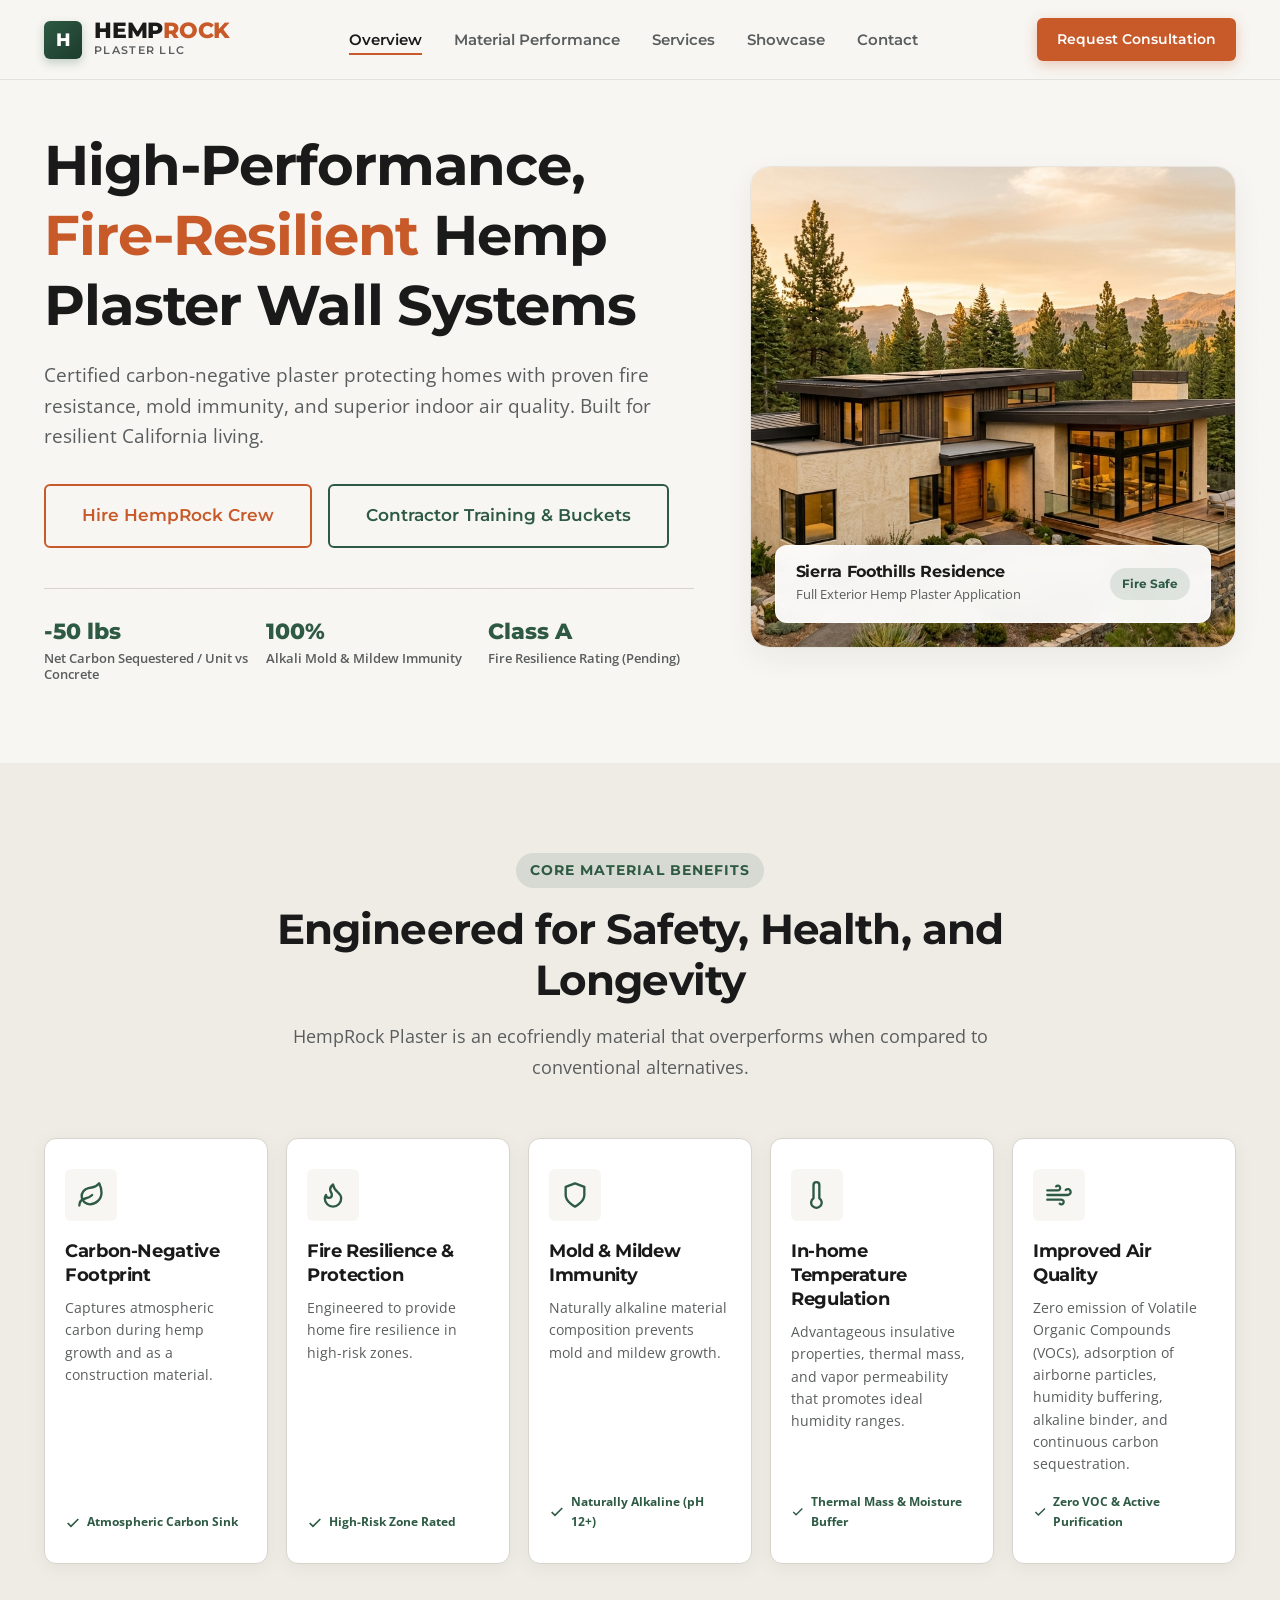
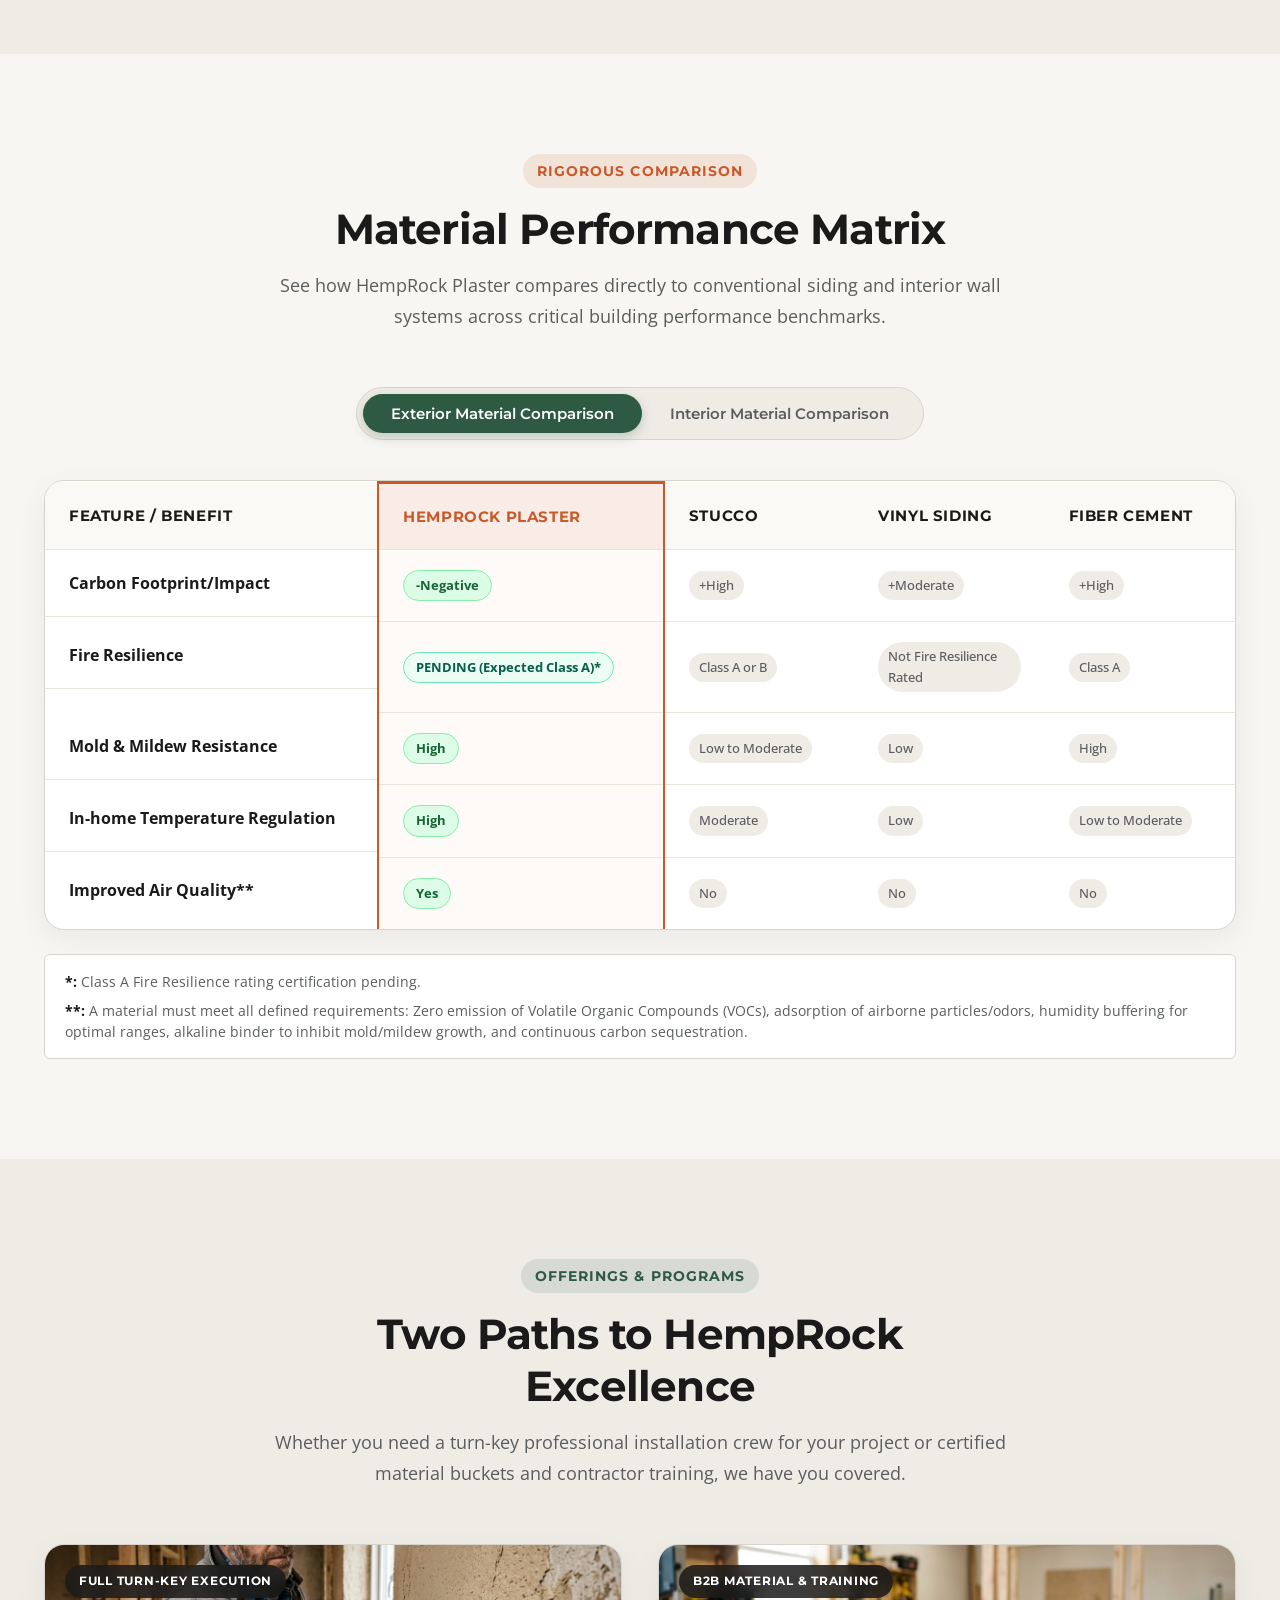
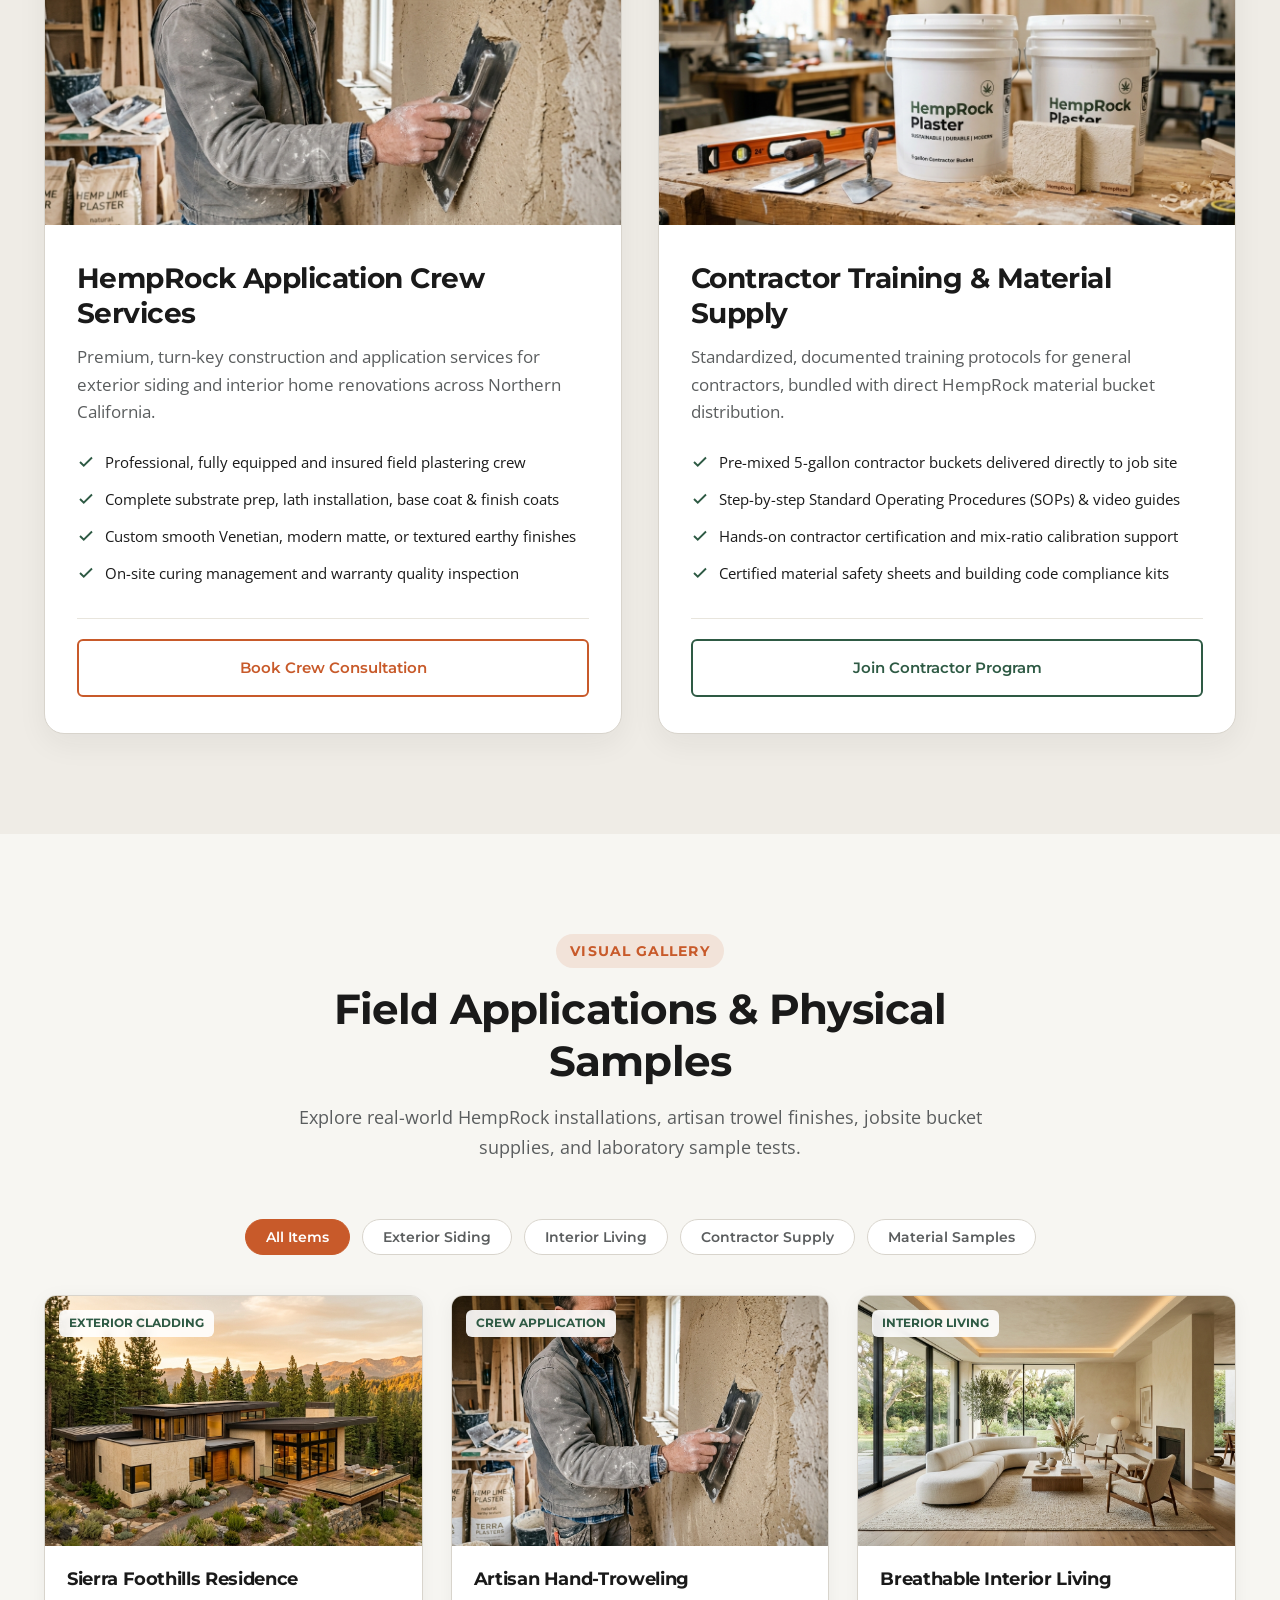
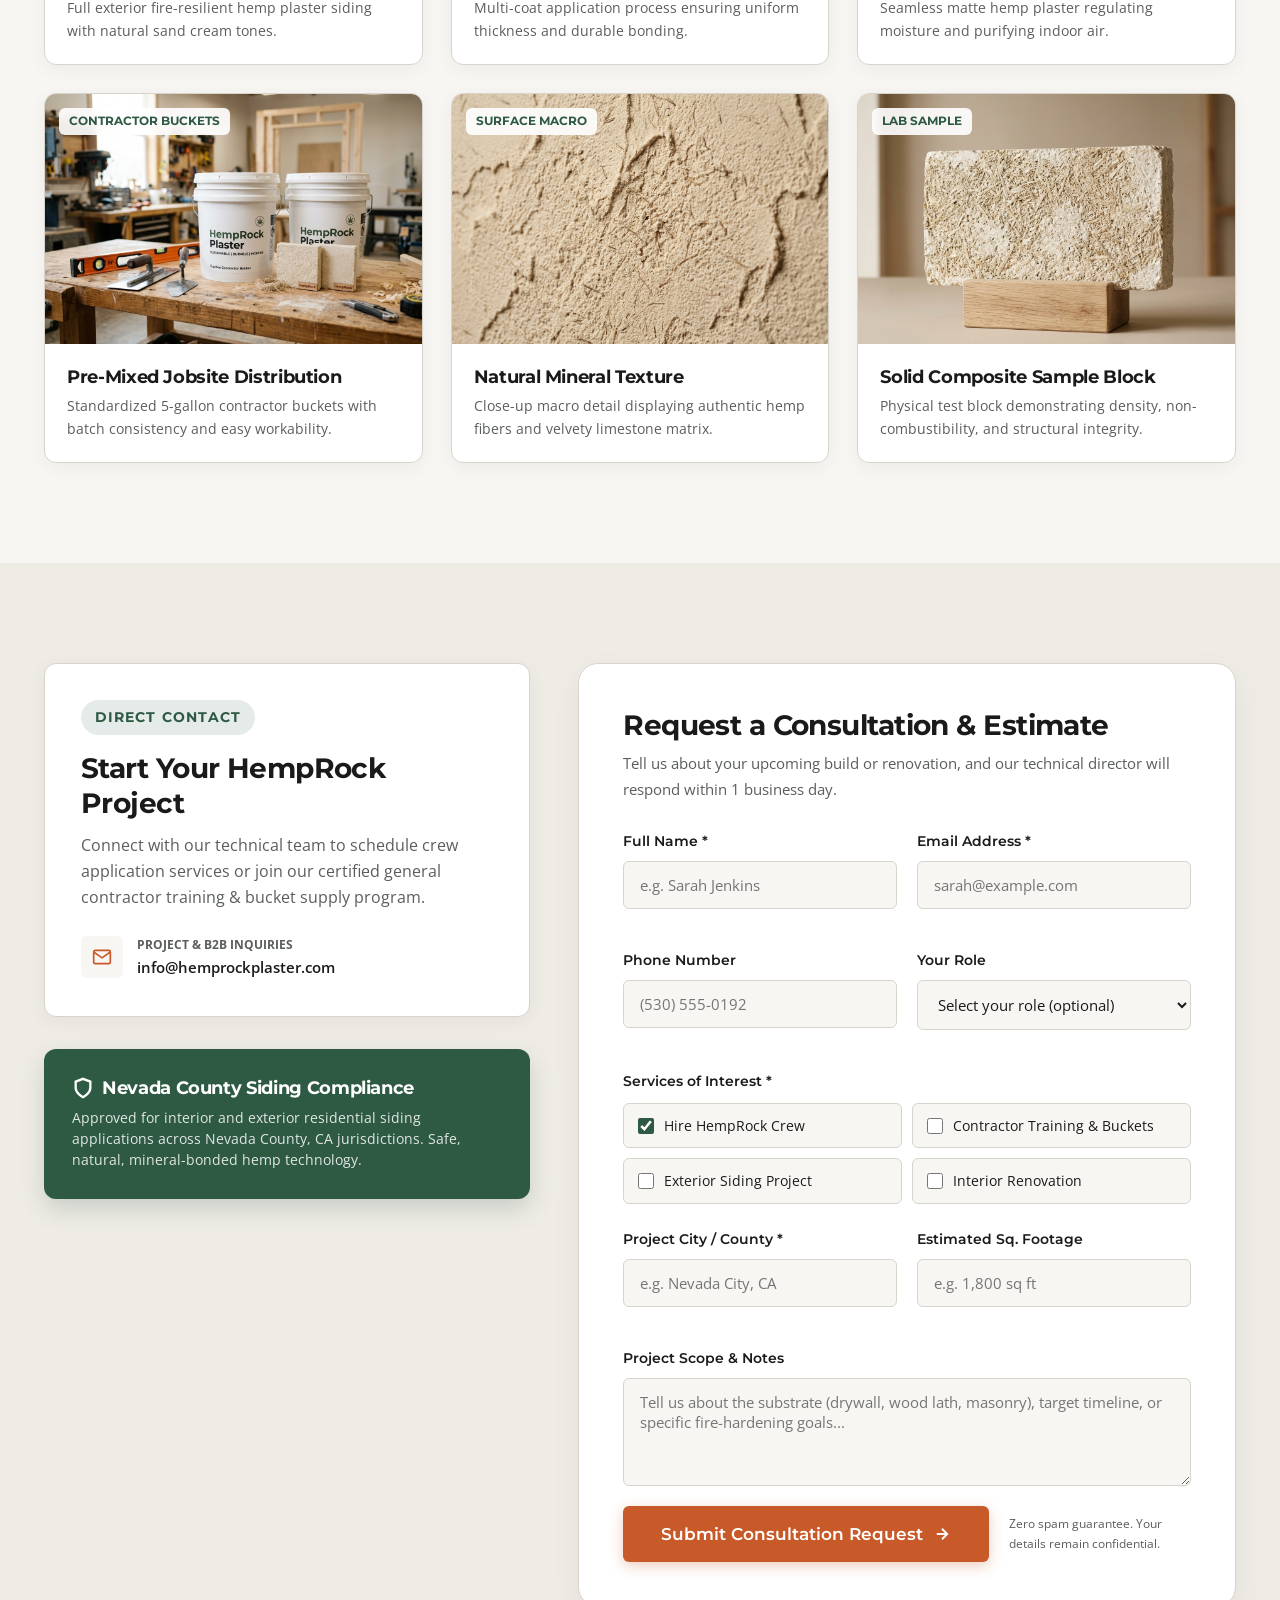
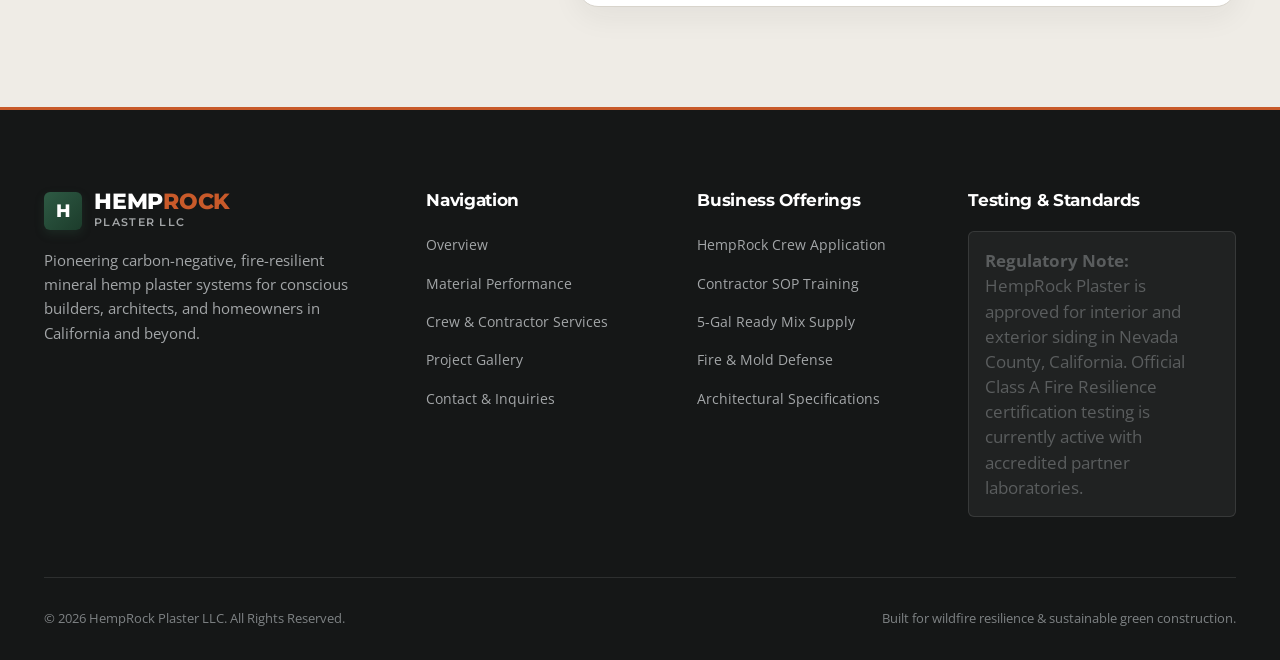
==== commit c7052a43: "submit" ====
--- a/index.html
+++ b/index.html
@@ -54,7 +54,7 @@
           <li><a href="#overview" class="nav-link active">Overview</a></li>
           <li><a href="#performance" class="nav-link">Material Performance</a></li>
           <li><a href="#services" class="nav-link">Services</a></li>
-          <li><a href="#impact" class="nav-link">Carbon Impact</a></li>
+          <!-- <li><a href="#impact" class="nav-link">Carbon Impact</a></li> -->
           <li><a href="#showcase" class="nav-link">Showcase</a></li>
           <li><a href="#contact" class="nav-link">Contact</a></li>
         </ul>
@@ -81,11 +81,6 @@
       <div class="container">
         <div class="hero-grid">
           <div class="hero-content">
-            <div class="hero-pill-badge">
-              <span class="status-dot"></span>
-              <span>Approved for Siding in Nevada County, CA</span>
-            </div>
-
             <h1 class="hero-title">
               High-Performance, <span class="highlight">Fire-Resilient</span> Hemp Plaster Wall Systems
             </h1>
@@ -95,12 +90,8 @@
             </p>
 
             <div class="hero-ctas">
-              <a href="#contact" class="btn btn-primary btn-lg" data-preselect="crew">
+              <a href="#contact" class="btn btn-outline-orange btn-lg" data-preselect="crew">
                 <span>Hire HempRock Crew</span>
-                <svg width="18" height="18" viewBox="0 0 24 24" fill="none" stroke="currentColor" stroke-width="2.5" stroke-linecap="round" stroke-linejoin="round">
-                  <line x1="5" y1="12" x2="19" y2="12"></line>
-                  <polyline points="12 5 19 12 12 19"></polyline>
-                </svg>
               </a>
               <a href="#contact" class="btn btn-secondary btn-lg" data-preselect="contractor">
                 <span>Contractor Training & Buckets</span>
@@ -140,52 +131,18 @@
     </section>
 
     <!-- ==========================================
-         3. Key Value Propositions / Four Pillars
+         3. Key Value Propositions & Core Messaging
          ========================================== -->
     <section class="pillars-section" id="pillars">
       <div class="container">
         <div class="section-header">
           <span class="section-tag">Core Material Benefits</span>
-          <h2>Engineered for Safety, Health & Longevity</h2>
-          <p>HempRock replaces toxic, high-emission building products with a bio-composite mineral plaster that outperforms conventional wall coverings in every metric.</p>
+          <h2>Engineered for Safety, Health, and Longevity</h2>
+          <p>HempRock Plaster is an ecofriendly material that overperforms when compared to conventional alternatives.</p>
         </div>
 
         <div class="pillars-grid">
-          <!-- Pillar 1 -->
-          <article class="pillar-card">
-            <div class="pillar-icon-box" aria-hidden="true">
-              <svg width="28" height="28" viewBox="0 0 24 24" fill="none" stroke="currentColor" stroke-width="2" stroke-linecap="round" stroke-linejoin="round">
-                <path d="M8.5 14.5A2.5 2.5 0 0 0 11 12c0-1.38-.5-2-1-3-1.072-2.143-.224-4.054 2-6 .5 2.5 2 4.9 4 6.5 2 1.6 3 3.5 3 5.5a7 7 0 1 1-14 0c0-1.153.433-2.294 1-3a2.5 2.5 0 0 0 2.5 2.5z"></path>
-              </svg>
-            </div>
-            <h3 class="pillar-title">Fire Resilience & Protection</h3>
-            <p class="pillar-desc">
-              Approved for interior and exterior siding in Nevada County, California. Engineered with natural lime binder and dense hemp shiv to create a non-combustible protective barrier against embers and wildland fires.
-            </p>
-            <div class="pillar-highlight-tag">
-              <svg width="16" height="16" viewBox="0 0 24 24" fill="none" stroke="currentColor" stroke-width="2.5"><polyline points="20 6 9 17 4 12"></polyline></svg>
-              <span>High-Risk Zone Rated</span>
-            </div>
-          </article>
-
-          <!-- Pillar 2 -->
-          <article class="pillar-card">
-            <div class="pillar-icon-box" aria-hidden="true">
-              <svg width="28" height="28" viewBox="0 0 24 24" fill="none" stroke="currentColor" stroke-width="2" stroke-linecap="round" stroke-linejoin="round">
-                <path d="M12 22s8-4 8-10V5l-8-3-8 3v7c0 6 8 10 8 10z"></path>
-              </svg>
-            </div>
-            <h3 class="pillar-title">Mold & Mildew Immunity</h3>
-            <p class="pillar-desc">
-              Naturally high-alkali mineral lime composition (pH 12+) prevents fungal spore proliferation, mildew, and rotting without synthetic chemicals, ensuring lifelong biological defense.
-            </p>
-            <div class="pillar-highlight-tag">
-              <svg width="16" height="16" viewBox="0 0 24 24" fill="none" stroke="currentColor" stroke-width="2.5"><polyline points="20 6 9 17 4 12"></polyline></svg>
-              <span>Zero Mold Growth</span>
-            </div>
-          </article>
-
-          <!-- Pillar 3 -->
+          <!-- Pillar 1: Carbon-Negative Footprint -->
           <article class="pillar-card">
             <div class="pillar-icon-box" aria-hidden="true">
               <svg width="28" height="28" viewBox="0 0 24 24" fill="none" stroke="currentColor" stroke-width="2" stroke-linecap="round" stroke-linejoin="round">
@@ -195,7 +152,7 @@
             </div>
             <h3 class="pillar-title">Carbon-Negative Footprint</h3>
             <p class="pillar-desc">
-              Industrial hemp locks away atmospheric carbon during growth, resulting in a net negative carbon footprint of -50 lbs per unit batch compared to +2,200 lbs emitted by standard concrete.
+              Captures atmospheric carbon during hemp growth and as a construction material.
             </p>
             <div class="pillar-highlight-tag">
               <svg width="16" height="16" viewBox="0 0 24 24" fill="none" stroke="currentColor" stroke-width="2.5"><polyline points="20 6 9 17 4 12"></polyline></svg>
@@ -203,23 +160,71 @@
             </div>
           </article>
 
-          <!-- Pillar 4 -->
+          <!-- Pillar 2: Fire Resilience & Protection -->
           <article class="pillar-card">
             <div class="pillar-icon-box" aria-hidden="true">
               <svg width="28" height="28" viewBox="0 0 24 24" fill="none" stroke="currentColor" stroke-width="2" stroke-linecap="round" stroke-linejoin="round">
-                <circle cx="12" cy="12" r="10"></circle>
-                <path d="M8 12a4 4 0 0 0 8 0"></path>
-                <line x1="12" y1="2" x2="12" y2="4"></line>
-                <line x1="12" y1="20" x2="12" y2="22"></line>
+                <path d="M8.5 14.5A2.5 2.5 0 0 0 11 12c0-1.38-.5-2-1-3-1.072-2.143-.224-4.054 2-6 .5 2.5 2 4.9 4 6.5 2 1.6 3 3.5 3 5.5a7 7 0 1 1-14 0c0-1.153.433-2.294 1-3a2.5 2.5 0 0 0 2.5 2.5z"></path>
               </svg>
             </div>
-            <h3 class="pillar-title">Continuous Air Scrubbing</h3>
+            <h3 class="pillar-title">Fire Resilience & Protection</h3>
             <p class="pillar-desc">
-              Micro-porous vapour-permeable plaster actively breathes with indoor relative humidity, absorbing ambient CO₂ and purifying living environments over a multi-decade lifespan.
+              Engineered to provide home fire resilience in high-risk zones.
             </p>
             <div class="pillar-highlight-tag">
               <svg width="16" height="16" viewBox="0 0 24 24" fill="none" stroke="currentColor" stroke-width="2.5"><polyline points="20 6 9 17 4 12"></polyline></svg>
-              <span>Zero-VOC Indoor Air</span>
+              <span>High-Risk Zone Rated</span>
+            </div>
+          </article>
+
+          <!-- Pillar 3: Mold & Mildew Immunity -->
+          <article class="pillar-card">
+            <div class="pillar-icon-box" aria-hidden="true">
+              <svg width="28" height="28" viewBox="0 0 24 24" fill="none" stroke="currentColor" stroke-width="2" stroke-linecap="round" stroke-linejoin="round">
+                <path d="M12 22s8-4 8-10V5l-8-3-8 3v7c0 6 8 10 8 10z"></path>
+              </svg>
+            </div>
+            <h3 class="pillar-title">Mold & Mildew Immunity</h3>
+            <p class="pillar-desc">
+              Naturally alkaline material composition prevents mold and mildew growth.
+            </p>
+            <div class="pillar-highlight-tag">
+              <svg width="16" height="16" viewBox="0 0 24 24" fill="none" stroke="currentColor" stroke-width="2.5"><polyline points="20 6 9 17 4 12"></polyline></svg>
+              <span>Naturally Alkaline (pH 12+)</span>
+            </div>
+          </article>
+
+          <!-- Pillar 4: In-home Temperature Regulation -->
+          <article class="pillar-card">
+            <div class="pillar-icon-box" aria-hidden="true">
+              <svg width="28" height="28" viewBox="0 0 24 24" fill="none" stroke="currentColor" stroke-width="2" stroke-linecap="round" stroke-linejoin="round">
+                <path d="M14 14.76V3.5a2.5 2.5 0 0 0-5 0v11.26a4.5 4.5 0 1 0 5 0z"></path>
+              </svg>
+            </div>
+            <h3 class="pillar-title">In-home Temperature Regulation</h3>
+            <p class="pillar-desc">
+              Advantageous insulative properties, thermal mass, and vapor permeability that promotes ideal humidity ranges.
+            </p>
+            <div class="pillar-highlight-tag">
+              <svg width="16" height="16" viewBox="0 0 24 24" fill="none" stroke="currentColor" stroke-width="2.5"><polyline points="20 6 9 17 4 12"></polyline></svg>
+              <span>Thermal Mass & Moisture Buffer</span>
+            </div>
+          </article>
+
+          <!-- Pillar 5: Improved Air Quality -->
+          <article class="pillar-card">
+            <div class="pillar-icon-box" aria-hidden="true">
+              <svg width="28" height="28" viewBox="0 0 24 24" fill="none" stroke="currentColor" stroke-width="2" stroke-linecap="round" stroke-linejoin="round">
+                <path d="M9.59 4.59A2 2 0 1 1 11 8H2m10.59 11.41A2 2 0 1 0 14 16H2m15.73-8.27A2.5 2.5 0 1 1 19.5 12H2"></path>
+              </svg>
+            </div>
+            <h3 class="pillar-title">Improved Air Quality</h3>
+            <p class="pillar-desc">
+              Zero emission of Volatile Organic Compounds (VOCs), adsorption of airborne particles, humidity buffering, alkaline binder, and continuous carbon sequestration.
+            </p>
+            <div class="pillar-highlight-tag">
+              <svg width="16" height="16" viewBox="0 0 24 24" fill="none" stroke="currentColor" stroke-width="2.5"><polyline points="20 6 9 17 4 12"></polyline></svg>
+              <span>Zero VOC & Active Purification</span>
             </div>
           </article>
         </div>
@@ -239,8 +244,8 @@
 
         <div class="matrix-tabs-wrapper">
           <div class="matrix-tabs" role="tablist">
-            <button class="matrix-tab-btn active" role="tab" aria-selected="true" data-target="tableExterior">Exterior Cladding Comparison</button>
-            <button class="matrix-tab-btn" role="tab" aria-selected="false" data-target="tableInterior">Interior Wall Systems</button>
+            <button class="matrix-tab-btn active" role="tab" aria-selected="true" data-target="tableExterior">Exterior Material Comparison</button>
+            <button class="matrix-tab-btn" role="tab" aria-selected="false" data-target="tableInterior">Interior Material Comparison</button>
           </div>
         </div>
 
@@ -249,34 +254,34 @@
           <table class="matrix-table">
             <thead>
               <tr>
-                <th scope="col" style="width: 25%;">Feature / Benefit</th>
-                <th scope="col" class="featured-col" style="width: 25%;">HempRock Plaster</th>
+                <th scope="col" style="width: 28%;">Feature / Benefit</th>
+                <th scope="col" class="featured-col" style="width: 24%;">HempRock Plaster</th>
                 <th scope="col" style="width: 16%;">Stucco</th>
-                <th scope="col" style="width: 17%;">Vinyl Siding</th>
-                <th scope="col" style="width: 17%;">Fiber Cement</th>
+                <th scope="col" style="width: 16%;">Vinyl Siding</th>
+                <th scope="col" style="width: 16%;">Fiber Cement</th>
               </tr>
             </thead>
             <tbody>
               <tr>
                 <td class="feature-title-cell">
-                  <strong>Carbon Footprint</strong>
-                </td>
-                <td class="featured-col">
-                  <span class="badge-tag-best">Carbon Negative (-50 lbs)</span>
-                </td>
-                <td><span class="badge-tag-neutral">High Carbon Impact</span></td>
-                <td><span class="badge-tag-neutral">Moderate Impact</span></td>
-                <td><span class="badge-tag-neutral">High Carbon Impact</span></td>
+                  <strong>Carbon Footprint/Impact</strong>
+                </td>
+                <td class="featured-col">
+                  <span class="badge-tag-high">-Negative</span>
+                </td>
+                <td><span class="badge-tag-neutral">+High</span></td>
+                <td><span class="badge-tag-neutral">+Moderate</span></td>
+                <td><span class="badge-tag-neutral">+High</span></td>
               </tr>
               <tr>
                 <td class="feature-title-cell">
                   <strong>Fire Resilience</strong>
                 </td>
                 <td class="featured-col">
-                  <span class="badge-tag-pending">PENDING (Expected Class A)</span>
+                  <span class="badge-tag-pending">PENDING (Expected Class A)*</span>
                 </td>
                 <td><span class="badge-tag-neutral">Class A or B</span></td>
-                <td><span class="badge-tag-neutral">Not Fire Rated</span></td>
+                <td><span class="badge-tag-neutral">Not Fire Resilience Rated</span></td>
                 <td><span class="badge-tag-neutral">Class A</span></td>
               </tr>
               <tr>
@@ -284,33 +289,33 @@
                   <strong>Mold & Mildew Resistance</strong>
                 </td>
                 <td class="featured-col">
-                  <span class="badge-tag-high">High (Alkali Defense)</span>
+                  <span class="badge-tag-high">High</span>
                 </td>
                 <td><span class="badge-tag-neutral">Low to Moderate</span></td>
+                <td><span class="badge-tag-neutral">Low</span></td>
                 <td><span class="badge-tag-neutral">High</span></td>
-                <td><span class="badge-tag-neutral">High</span></td>
-              </tr>
-              <tr>
-                <td class="feature-title-cell">
-                  <strong>Breathability & Climate Regulation</strong>
-                </td>
-                <td class="featured-col">
-                  <span class="badge-tag-high">Active - High Permeability</span>
-                </td>
-                <td><span class="badge-tag-neutral">Passive - Moderate</span></td>
-                <td><span class="badge-tag-neutral">Non-Breathable</span></td>
+              </tr>
+              <tr>
+                <td class="feature-title-cell">
+                  <strong>In-home Temperature Regulation</strong>
+                </td>
+                <td class="featured-col">
+                  <span class="badge-tag-high">High</span>
+                </td>
+                <td><span class="badge-tag-neutral">Moderate</span></td>
+                <td><span class="badge-tag-neutral">Low</span></td>
                 <td><span class="badge-tag-neutral">Low to Moderate</span></td>
               </tr>
               <tr>
                 <td class="feature-title-cell">
-                  <strong>Toxicity & VOC Emissions</strong>
-                </td>
-                <td class="featured-col">
-                  <span class="badge-tag-best">Zero VOC / 100% Mineral</span>
-                </td>
-                <td><span class="badge-tag-neutral">Low to Moderate</span></td>
-                <td><span class="badge-tag-neutral">Synthetic / Off-gassing</span></td>
-                <td><span class="badge-tag-neutral">Contains Silica Dust</span></td>
+                  <strong>Improved Air Quality**</strong>
+                </td>
+                <td class="featured-col">
+                  <span class="badge-tag-high">Yes</span>
+                </td>
+                <td><span class="badge-tag-neutral">No</span></td>
+                <td><span class="badge-tag-neutral">No</span></td>
+                <td><span class="badge-tag-neutral">No</span></td>
               </tr>
             </tbody>
           </table>
@@ -321,68 +326,71 @@
           <table class="matrix-table">
             <thead>
               <tr>
-                <th scope="col" style="width: 25%;">Feature / Benefit</th>
-                <th scope="col" class="featured-col" style="width: 30%;">HempRock Plaster</th>
+                <th scope="col" style="width: 31%;">Feature / Benefit</th>
+                <th scope="col" class="featured-col" style="width: 25%;">HempRock Plaster</th>
                 <th scope="col" style="width: 22%;">Standard Drywall</th>
-                <th scope="col" style="width: 23%;">Traditional Plaster</th>
+                <th scope="col" style="width: 22%;">Plaster</th>
               </tr>
             </thead>
             <tbody>
               <tr>
                 <td class="feature-title-cell">
-                  <strong>Carbon Footprint</strong>
-                </td>
-                <td class="featured-col">
-                  <span class="badge-tag-best">Carbon Negative</span>
-                </td>
-                <td><span class="badge-tag-neutral">Moderate Carbon Impact</span></td>
-                <td><span class="badge-tag-neutral">Moderate Carbon Impact</span></td>
+                  <strong>Carbon Footprint/Impact</strong>
+                </td>
+                <td class="featured-col">
+                  <span class="badge-tag-high">-Negative</span>
+                </td>
+                <td><span class="badge-tag-neutral">+Moderate</span></td>
+                <td><span class="badge-tag-neutral">+Moderate</span></td>
               </tr>
               <tr>
                 <td class="feature-title-cell">
                   <strong>Fire Resilience</strong>
                 </td>
                 <td class="featured-col">
-                  <span class="badge-tag-pending">PENDING (Expected Class A)</span>
-                </td>
-                <td><span class="badge-tag-neutral">Not Fire Resilience Rated</span></td>
-                <td><span class="badge-tag-neutral">Not Fire Resilience Rated</span></td>
+                  <span class="badge-tag-pending">PENDING (Expected Class A)*</span>
+                </td>
+                <td><span class="badge-tag-neutral">Not Rated</span></td>
+                <td><span class="badge-tag-neutral">Not Rated</span></td>
               </tr>
               <tr>
                 <td class="feature-title-cell">
                   <strong>Mold & Mildew Resistance</strong>
                 </td>
                 <td class="featured-col">
-                  <span class="badge-tag-high">High (Alkali Mineral)</span>
-                </td>
-                <td><span class="badge-tag-neutral">Low (Paper Facing Molds)</span></td>
+                  <span class="badge-tag-high">High</span>
+                </td>
+                <td><span class="badge-tag-neutral">Low</span></td>
                 <td><span class="badge-tag-neutral">Moderate to High</span></td>
               </tr>
               <tr>
                 <td class="feature-title-cell">
-                  <strong>Breathability & Humidity Buffering</strong>
-                </td>
-                <td class="featured-col">
-                  <span class="badge-tag-high">Active - High</span>
+                  <strong>In-home Temperature Regulation</strong>
+                </td>
+                <td class="featured-col">
+                  <span class="badge-tag-high">High</span>
                 </td>
                 <td><span class="badge-tag-neutral">Low</span></td>
-                <td><span class="badge-tag-neutral">Low to High</span></td>
-              </tr>
-              <tr>
-                <td class="feature-title-cell">
-                  <strong>Indoor Air Quality (Scrubbing)</strong>
-                </td>
-                <td class="featured-col">
-                  <span class="badge-tag-best">Absorbs CO₂ Continually</span>
-                </td>
-                <td><span class="badge-tag-neutral">Neutral</span></td>
-                <td><span class="badge-tag-neutral">Neutral</span></td>
+                <td><span class="badge-tag-neutral">Low to Moderate</span></td>
+              </tr>
+              <tr>
+                <td class="feature-title-cell">
+                  <strong>Improved Air Quality**</strong>
+                </td>
+                <td class="featured-col">
+                  <span class="badge-tag-high">Yes</span>
+                </td>
+                <td><span class="badge-tag-neutral">No</span></td>
+                <td><span class="badge-tag-neutral">No</span></td>
               </tr>
             </tbody>
           </table>
         </div>
 
-        <p class="matrix-note">* Testing conducted per standard building envelope parameters. Class A Fire Resilience rating certification currently in progress with official test labs.</p>
+        <div class="matrix-footnotes">
+          <p class="matrix-note"><strong>*:</strong> Class A Fire Resilience rating certification pending.</p>
+          <p class="matrix-note"><strong>**:</strong> A material must meet all defined requirements: Zero emission of Volatile Organic Compounds (VOCs), adsorption of airborne particles/odors, humidity buffering for optimal ranges, alkaline binder to inhibit mold/mildew growth, and continuous carbon sequestration.</p>
+        </div>
       </div>
     </section>
 
@@ -428,9 +436,8 @@
               </ul>
 
               <div class="service-action-wrap">
-                <a href="#contact" class="btn btn-primary" data-preselect="crew" style="width: 100%;">
+                <a href="#contact" class="btn btn-outline-orange" data-preselect="crew" style="width: 100%;">
                   <span>Book Crew Consultation</span>
-                  <svg width="16" height="16" viewBox="0 0 24 24" fill="none" stroke="currentColor" stroke-width="2.5"><line x1="5" y1="12" x2="19" y2="12"></line><polyline points="12 5 19 12 12 19"></polyline></svg>
                 </a>
               </div>
             </div>
@@ -468,7 +475,6 @@
               <div class="service-action-wrap">
                 <a href="#contact" class="btn btn-secondary" data-preselect="contractor" style="width: 100%;">
                   <span>Join Contractor Program</span>
-                  <svg width="16" height="16" viewBox="0 0 24 24" fill="none" stroke="currentColor" stroke-width="2.5"><line x1="5" y1="12" x2="19" y2="12"></line><polyline points="12 5 19 12 12 19"></polyline></svg>
                 </a>
               </div>
             </div>
@@ -478,14 +484,15 @@
     </section>
 
     <!-- ==========================================
-         6. Interactive Carbon & Impact Calculator
+         6. Interactive Carbon & Impact Calculator (Hidden)
          ========================================== -->
+    <!--
     <section class="calculator-section" id="impact">
       <div class="container">
         <div class="section-header">
           <span class="section-tag">Environmental Calculator</span>
           <h2>Calculate Your Project's Carbon Reduction</h2>
-          <p>Estimate the net atmospheric CO₂ trapped by HempRock Plaster compared to traditional concrete or drywall siding for your specific wall area.</p>
+          <p>Estimate the net atmospheric CO₂ trapped by HempRock Plaster compared to traditional concrete for your specific wall area.</p>
         </div>
 
         <div class="calc-card">
@@ -512,25 +519,26 @@
           <div class="calc-results-box">
             <div class="calc-metric-box">
               <div class="metric-title">Atmospheric Carbon Sequestered</div>
-              <div class="metric-number" id="carbonTrappedDisplay">-996 lbs CO₂</div>
+              <div class="metric-number" id="carbonTrappedDisplay">996 lbs CO₂</div>
               <div class="metric-desc">Permanently mineralized inside your walls</div>
             </div>
 
             <div class="calc-metric-box">
               <div class="metric-title">Avoided Concrete Siding Emissions</div>
-              <div class="metric-number orange" id="concreteEmissionsDisplay">+3,780 lbs CO₂</div>
+              <div class="metric-number orange" id="concreteEmissionsDisplay">3,780 lbs CO₂</div>
               <div class="metric-desc">Standard Portland cement manufacturing emissions eliminated</div>
             </div>
 
             <div class="calc-metric-box">
               <div class="metric-title">Total Net Climate Advantage</div>
               <div class="metric-number" id="netAdvantageDisplay">4,776 lbs CO₂</div>
-              <div class="metric-desc">Equivalent to taking a passenger car off the road for ~5,000 miles</div>
+              <div class="metric-desc" id="carMilesDisplay">Equivalent to driving ~5,427 fewer passenger car miles</div>
             </div>
           </div>
         </div>
       </div>
     </section>
+    -->
 
     <!-- ==========================================
          7. Project Showcase & Gallery
@@ -657,31 +665,11 @@
               <div class="contact-direct-items">
                 <div class="direct-item">
                   <div class="direct-item-icon">
-                    <svg width="20" height="20" viewBox="0 0 24 24" fill="none" stroke="currentColor" stroke-width="2"><path d="M22 16.92v3a2 2 0 0 1-2.18 2 19.79 19.79 0 0 1-8.63-3.07 19.5 19.5 0 0 1-6-6 19.79 19.79 0 0 1-3.07-8.67A2 2 0 0 1 4.11 2h3a2 2 0 0 1 2 1.72 12.84 12.84 0 0 0 .7 2.81 2 2 0 0 1-.45 2.11L8.09 9.91a16 16 0 0 0 6 6l1.27-1.27a2 2 0 0 1 2.11-.45 12.84 12.84 0 0 0 2.81.7A2 2 0 0 1 22 16.92z"></path></svg>
-                  </div>
-                  <div class="direct-item-text">
-                    <span>Direct Consultation Hotline</span>
-                    <a href="tel:5305554367">(530) 555-HEMP / (530) 555-4367</a>
-                  </div>
-                </div>
-
-                <div class="direct-item">
-                  <div class="direct-item-icon">
                     <svg width="20" height="20" viewBox="0 0 24 24" fill="none" stroke="currentColor" stroke-width="2"><path d="M4 4h16c1.1 0 2 .9 2 2v12c0 1.1-.9 2-2 2H4c-1.1 0-2-.9-2-2V6c0-1.1.9-2 2-2z"></path><polyline points="22,6 12,13 2,6"></polyline></svg>
                   </div>
                   <div class="direct-item-text">
                     <span>Project & B2B Inquiries</span>
                     <a href="mailto:info@hemprockplaster.com">info@hemprockplaster.com</a>
-                  </div>
-                </div>
-
-                <div class="direct-item">
-                  <div class="direct-item-icon">
-                    <svg width="20" height="20" viewBox="0 0 24 24" fill="none" stroke="currentColor" stroke-width="2"><path d="M21 10c0 7-9 13-9 13s-9-6-9-13a9 9 0 0 1 18 0z"></path><circle cx="12" cy="10" r="3"></circle></svg>
-                  </div>
-                  <div class="direct-item-text">
-                    <span>Regional Headquarters</span>
-                    <p>Nevada County, California (Serving Greater CA)</p>
                   </div>
                 </div>
               </div>
@@ -727,9 +715,9 @@
                   <input type="tel" id="phone" name="phone" placeholder="(530) 555-0192">
                 </div>
                 <div class="form-group">
-                  <label for="role">Your Role *</label>
-                  <select id="role" name="role" required>
-                    <option value="" disabled selected>Select your role</option>
+                  <label for="role">Your Role</label>
+                  <select id="role" name="role">
+                    <option value="" selected>Select your role (optional)</option>
                     <option value="Homeowner">Homeowner / Property Owner</option>
                     <option value="General Contractor">General Contractor / Builder</option>
                     <option value="Architect">Architect / Building Designer</option>
@@ -816,7 +804,7 @@
             <li><a href="#overview">Overview</a></li>
             <li><a href="#performance">Material Performance</a></li>
             <li><a href="#services">Crew & Contractor Services</a></li>
-            <li><a href="#impact">Carbon Calculator</a></li>
+            <!-- <li><a href="#impact">Carbon Calculator</a></li> -->
             <li><a href="#showcase">Project Gallery</a></li>
             <li><a href="#contact">Contact & Inquiries</a></li>
           </ul>
--- a/styles.css
+++ b/styles.css
@@ -191,6 +191,19 @@
   box-shadow: var(--shadow-accent);
 }
 
+.btn-outline-orange {
+  background-color: transparent;
+  color: var(--color-accent-orange);
+  border-color: var(--color-accent-orange);
+}
+
+.btn-outline-orange:hover {
+  background-color: var(--color-accent-orange);
+  color: #FFFFFF;
+  transform: translateY(-2px);
+  box-shadow: var(--shadow-accent);
+}
+
 .btn-secondary {
   background-color: transparent;
   color: var(--color-accent-green);
@@ -201,6 +214,7 @@
   background-color: var(--color-accent-green);
   color: #FFFFFF;
   transform: translateY(-2px);
+  box-shadow: 0 10px 25px rgba(46, 90, 68, 0.25);
 }
 
 .btn-white {
@@ -517,13 +531,13 @@
 
 .pillars-grid {
   display: grid;
-  grid-template-columns: repeat(4, 1fr);
-  gap: 24px;
+  grid-template-columns: repeat(5, 1fr);
+  gap: 18px;
 }
 
 .pillar-card {
   background-color: var(--color-surface-card);
-  padding: 36px 28px;
+  padding: 30px 20px;
   border-radius: var(--radius-md);
   border: 1px solid var(--color-border);
   box-shadow: var(--shadow-subtle);
@@ -540,16 +554,16 @@
 }
 
 .pillar-icon-box {
-  width: 56px;
-  height: 56px;
+  width: 52px;
+  height: 52px;
   border-radius: var(--radius-sm);
   background-color: var(--color-bg-primary);
   display: flex;
   align-items: center;
   justify-content: center;
-  margin-bottom: 22px;
+  margin-bottom: 18px;
   color: var(--color-accent-green);
-  font-size: 1.5rem;
+  font-size: 1.4rem;
   transition: all var(--transition-base);
 }
 
@@ -559,20 +573,21 @@
 }
 
 .pillar-title {
-  font-size: 1.25rem;
-  margin-bottom: 12px;
+  font-size: 1.15rem;
+  margin-bottom: 10px;
+  line-height: 1.3;
 }
 
 .pillar-desc {
-  font-size: 0.95rem;
+  font-size: 0.9rem;
   line-height: 1.55;
   color: var(--color-text-muted);
 }
 
 .pillar-highlight-tag {
   margin-top: auto;
-  padding-top: 18px;
-  font-size: 0.82rem;
+  padding-top: 16px;
+  font-size: 0.78rem;
   font-weight: 700;
   color: var(--color-accent-green);
   display: flex;
@@ -649,19 +664,19 @@
 }
 
 .matrix-table thead th.featured-col {
-  background-color: var(--color-accent-green-soft);
-  color: var(--color-accent-green);
+  background-color: var(--color-accent-orange-soft);
+  color: var(--color-accent-orange);
   position: relative;
-  border-left: 2px solid var(--color-accent-green);
-  border-right: 2px solid var(--color-accent-green);
-  border-top: 3px solid var(--color-accent-green);
+  border-left: 2px solid var(--color-accent-orange);
+  border-right: 2px solid var(--color-accent-orange);
+  border-top: 3px solid var(--color-accent-orange);
 }
 
 .matrix-table tbody td.featured-col {
-  background-color: rgba(46, 90, 68, 0.03);
+  background-color: rgba(200, 90, 42, 0.03);
   font-weight: 600;
-  border-left: 2px solid var(--color-accent-green);
-  border-right: 2px solid var(--color-accent-green);
+  border-left: 2px solid var(--color-accent-orange);
+  border-right: 2px solid var(--color-accent-orange);
 }
 
 .matrix-table tbody tr:last-child td {
@@ -680,43 +695,31 @@
   gap: 10px;
 }
 
-.badge-tag-best {
-  display: inline-flex;
-  align-items: center;
-  gap: 4px;
-  padding: 4px 10px;
-  border-radius: var(--radius-full);
-  background-color: var(--color-accent-orange);
-  color: #FFFFFF;
-  font-size: 0.78rem;
-  font-weight: 700;
-  text-transform: uppercase;
-  letter-spacing: 0.05em;
-}
-
-.badge-tag-pending {
-  display: inline-flex;
-  align-items: center;
-  gap: 4px;
-  padding: 4px 10px;
-  border-radius: var(--radius-full);
-  background-color: #FEF3C7;
-  color: #92400E;
-  font-size: 0.78rem;
-  font-weight: 700;
-  border: 1px solid #FCD34D;
-}
-
+.badge-tag-best,
 .badge-tag-high {
   display: inline-flex;
   align-items: center;
   gap: 4px;
-  padding: 4px 10px;
+  padding: 4px 12px;
   border-radius: var(--radius-full);
   background-color: #DCFCE7;
   color: #166534;
-  font-size: 0.78rem;
+  font-size: 0.8rem;
   font-weight: 700;
+  border: 1px solid #86EFAC;
+}
+
+.badge-tag-pending {
+  display: inline-flex;
+  align-items: center;
+  gap: 4px;
+  padding: 4px 12px;
+  border-radius: var(--radius-full);
+  background-color: #ECFDF5;
+  color: #065F46;
+  font-size: 0.8rem;
+  font-weight: 700;
+  border: 1px solid #6EE7B7;
 }
 
 .badge-tag-neutral {
@@ -730,11 +733,27 @@
   font-weight: 500;
 }
 
+.matrix-footnotes {
+  margin-top: 24px;
+  display: flex;
+  flex-direction: column;
+  gap: 8px;
+  padding: 16px 20px;
+  background-color: var(--color-surface-card);
+  border: 1px solid var(--color-border);
+  border-radius: var(--radius-sm);
+}
+
 .matrix-note {
-  margin-top: 18px;
   font-size: 0.85rem;
   color: var(--color-text-muted);
-  text-align: center;
+  line-height: 1.55;
+  text-align: left;
+  margin: 0;
+}
+
+.matrix-note strong {
+  color: var(--color-text-primary);
 }
 
 /* --- 8. Core Services Grid --- */
@@ -1459,6 +1478,12 @@
 }
 
 /* --- 13. Responsive Media Queries --- */
+@media (max-width: 1180px) {
+  .pillars-grid {
+    grid-template-columns: repeat(3, 1fr);
+  }
+}
+
 @media (max-width: 1024px) {
   .hero-grid {
     grid-template-columns: 1fr;
@@ -1467,10 +1492,6 @@
 
   .hero-card-image-box img {
     height: 400px;
-  }
-
-  .pillars-grid {
-    grid-template-columns: repeat(2, 1fr);
   }
 
   .calc-card {
@@ -1524,6 +1545,10 @@
     display: none;
   }
 
+  .pillars-grid {
+    grid-template-columns: repeat(2, 1fr);
+  }
+
   .services-grid {
     grid-template-columns: 1fr;
   }
@@ -1546,7 +1571,7 @@
   }
 }
 
-@media (max-width: 480px) {
+@media (max-width: 520px) {
   .pillars-grid {
     grid-template-columns: 1fr;
   }
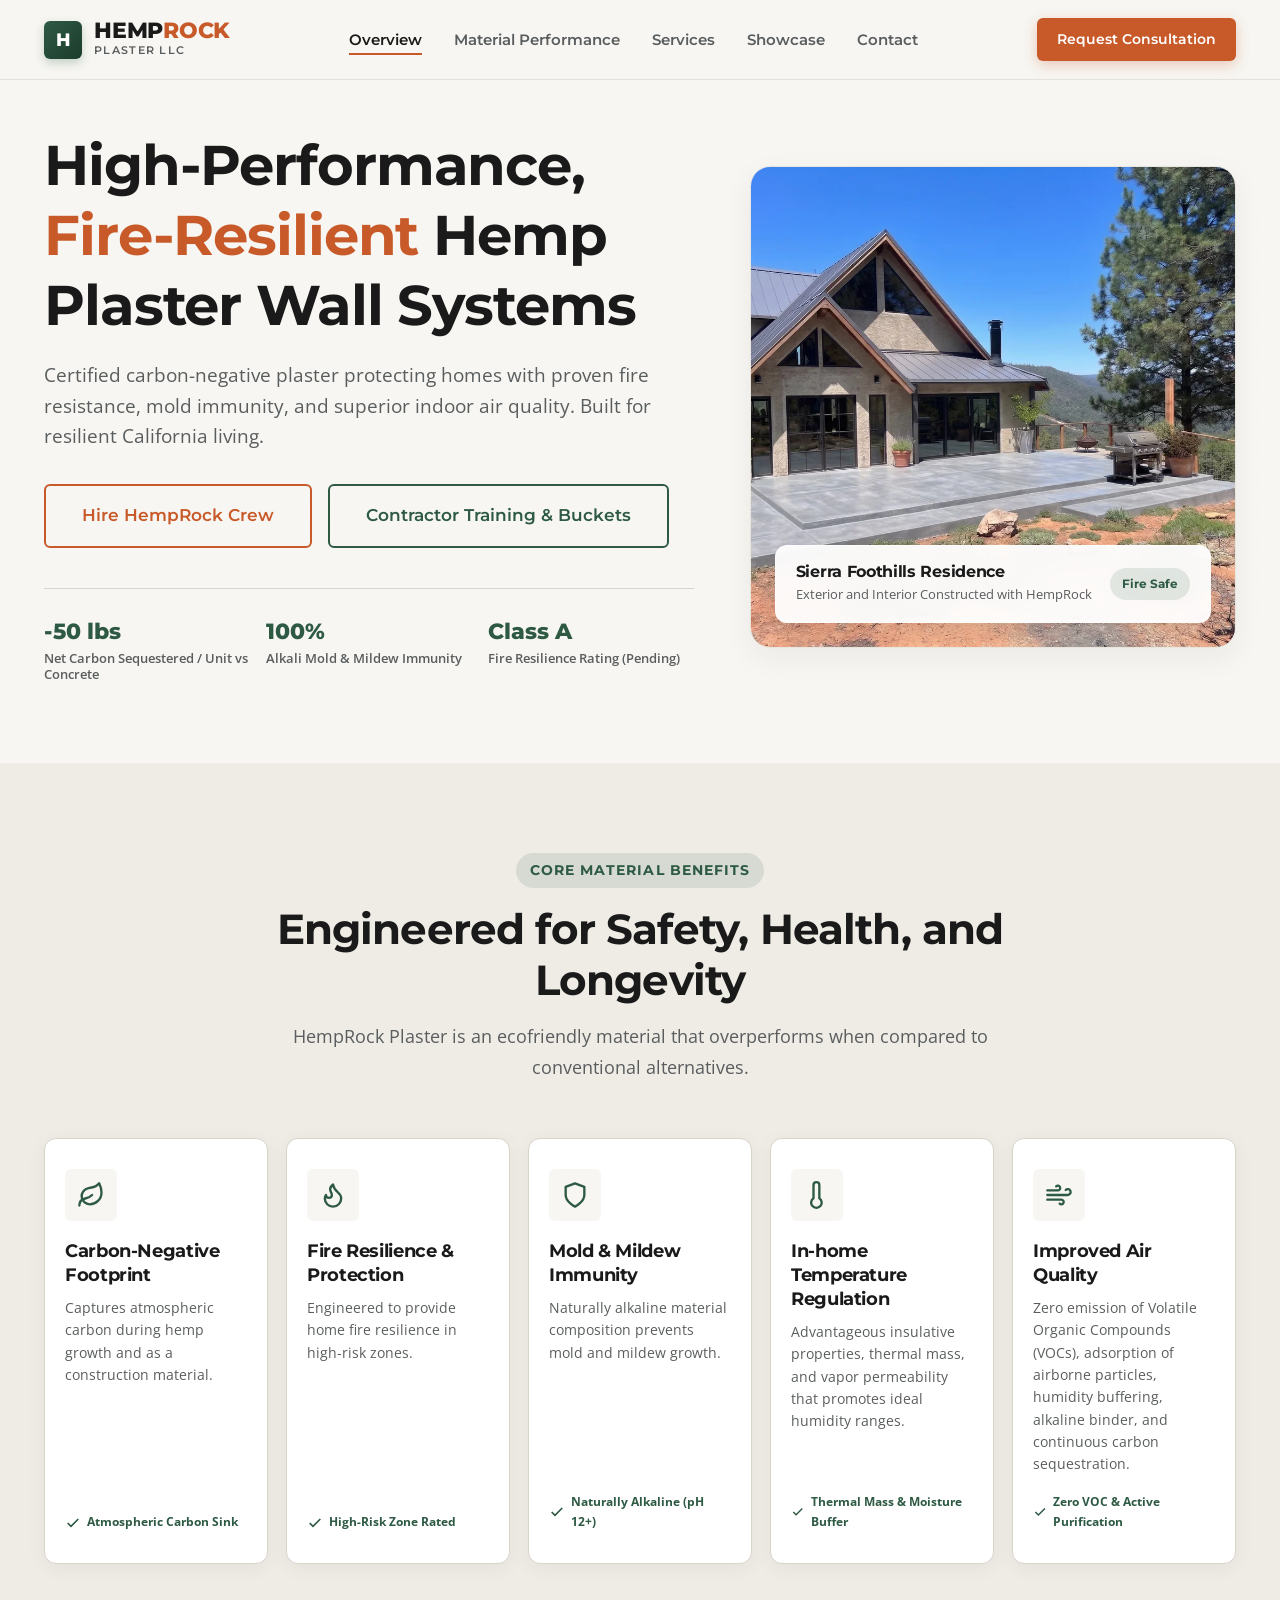
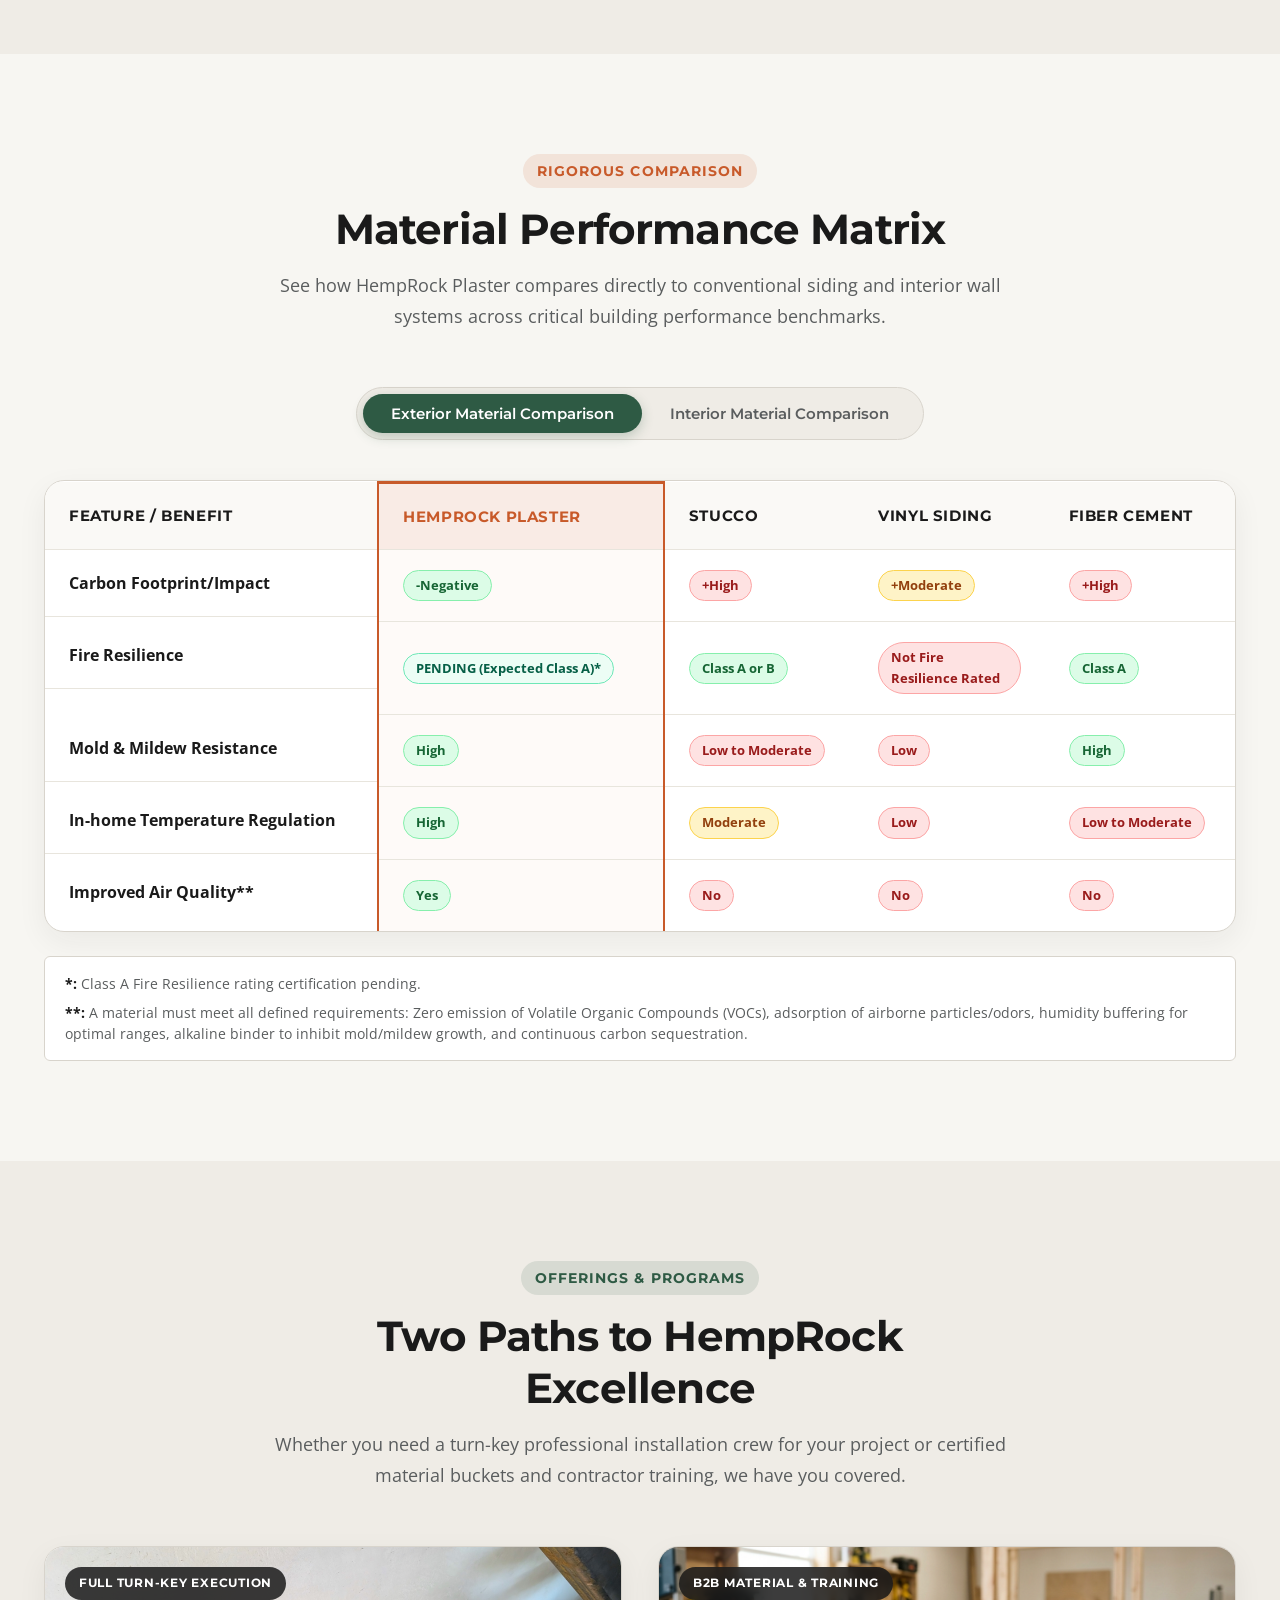
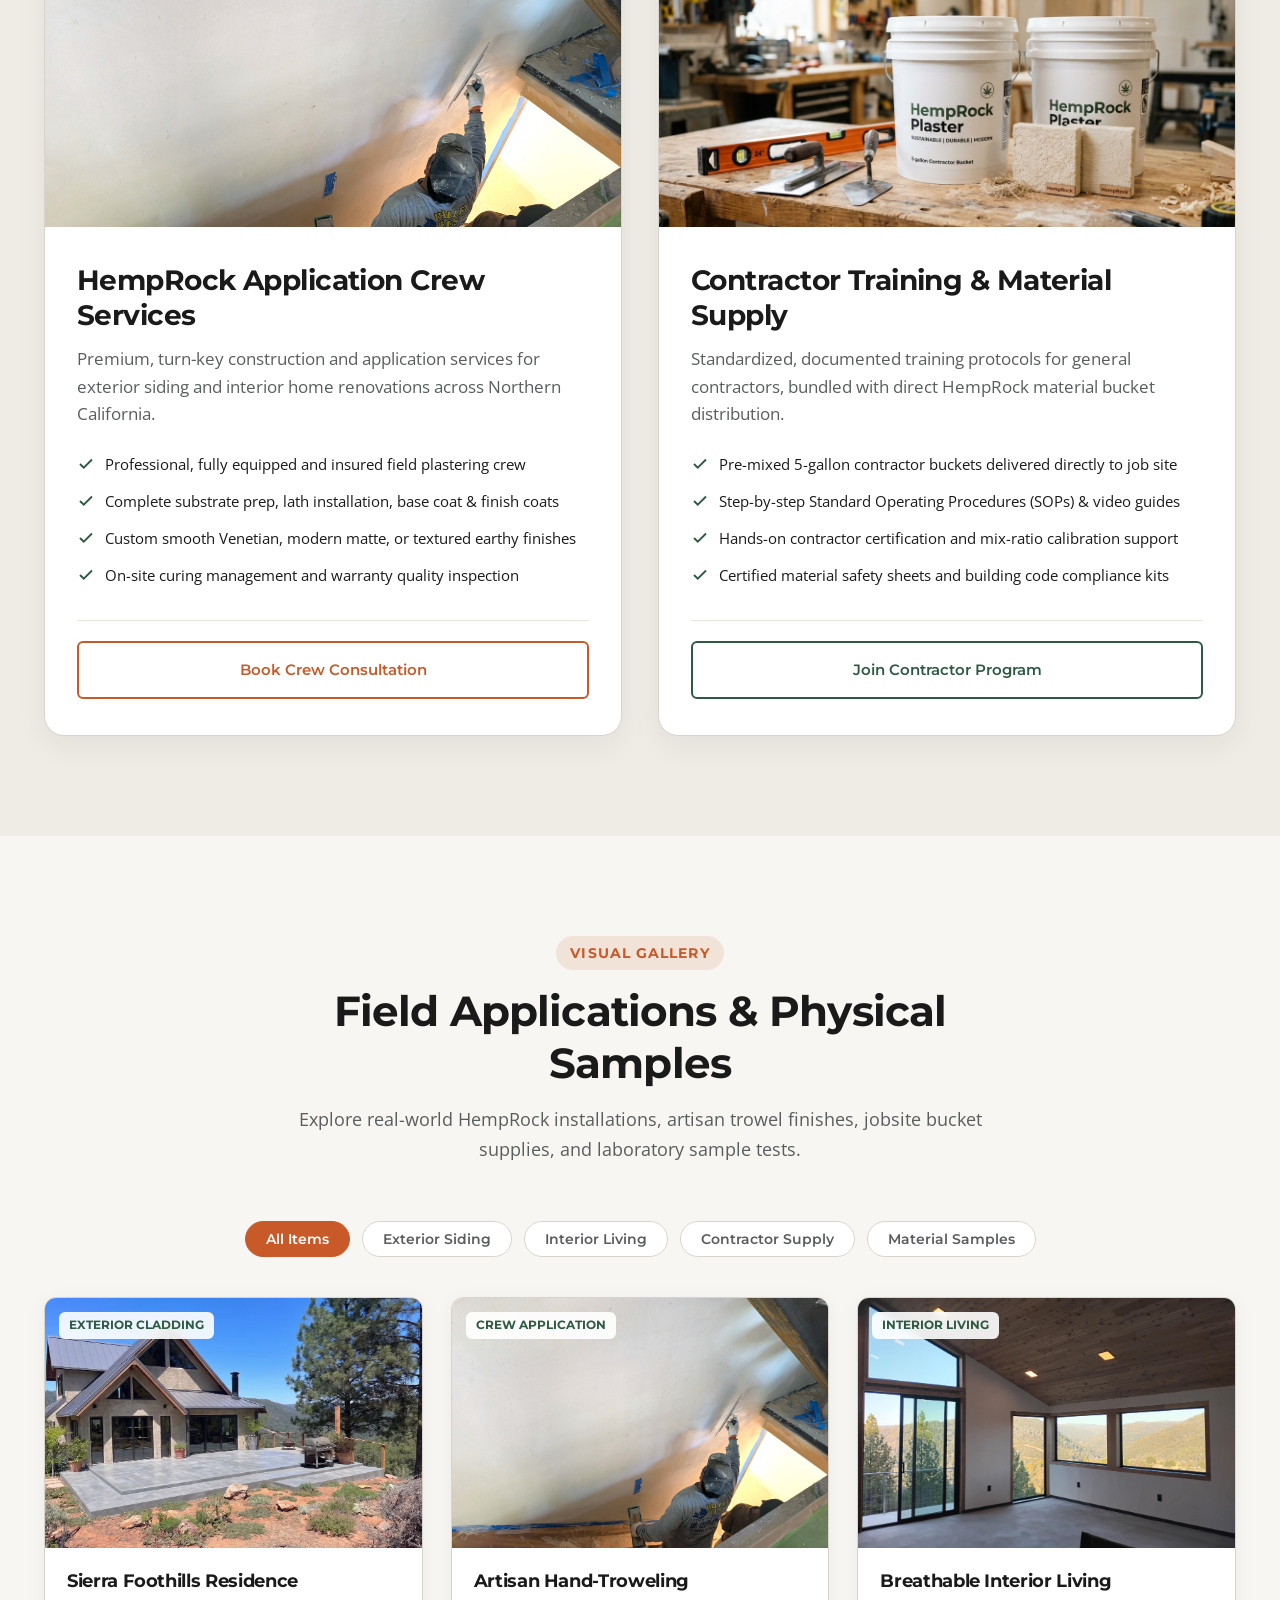
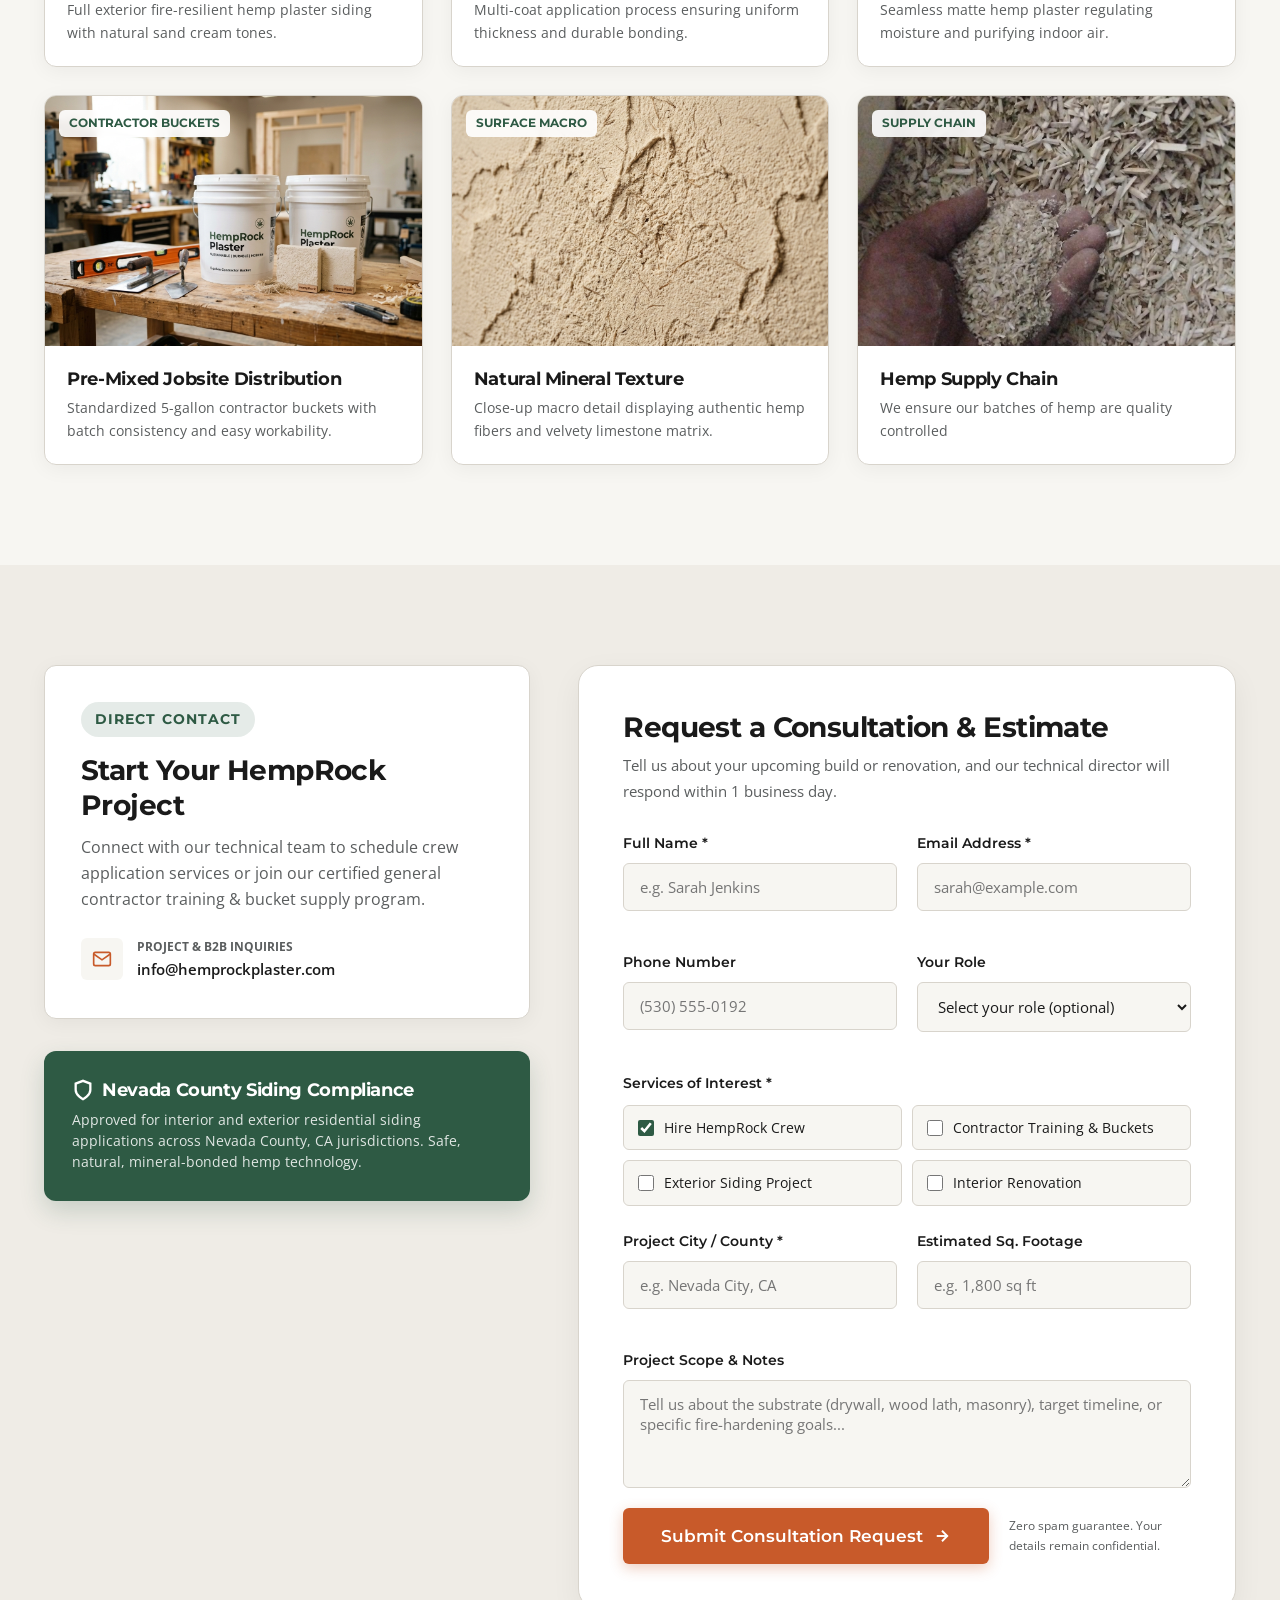
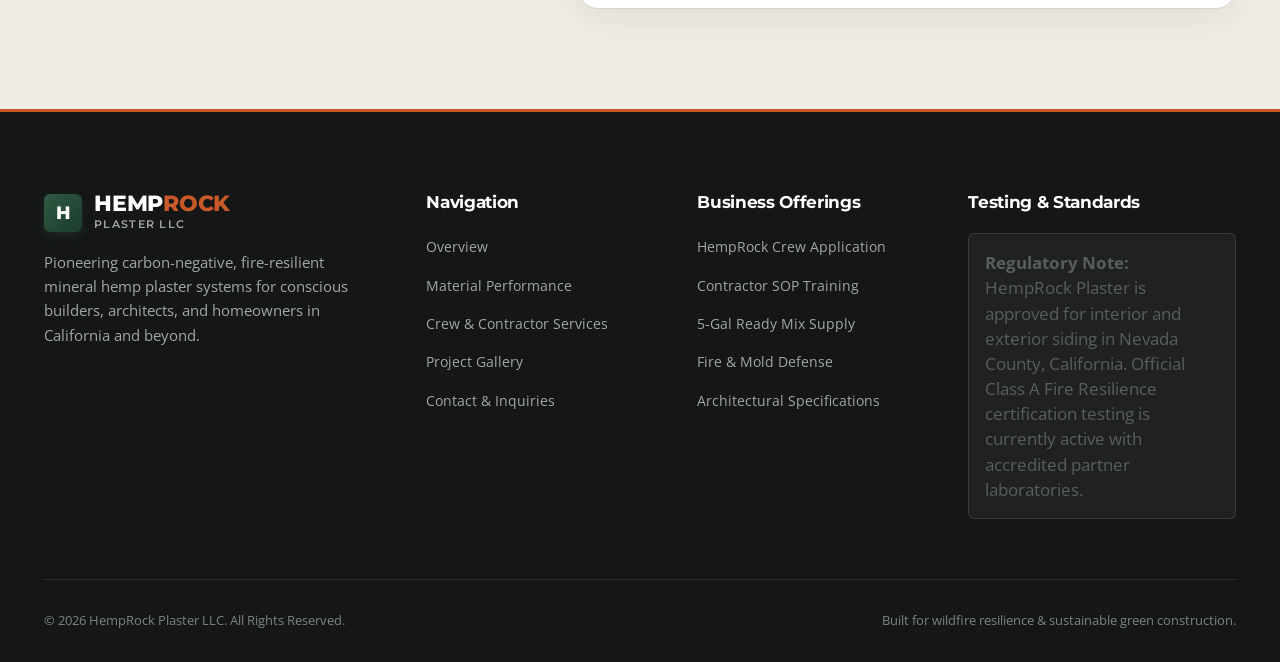
==== commit 80c768ec: "commit" ====
--- a/index.html
+++ b/index.html
@@ -12,7 +12,7 @@
   <meta property="og:type" content="website">
   <meta property="og:title" content="HempRock Plaster LLC | Fire-Resilient & Carbon-Negative Wall Systems">
   <meta property="og:description" content="Turn-key crew application and contractor training programs for certified fire-resilient hemp plaster.">
-  <meta property="og:image" content="assets/images/hero-home.jpg">
+  <meta property="og:image" content="assets/images/3suns_house.webp">
 
   <!-- Favicon / Brand Styling -->
   <link rel="icon" href="data:image/svg+xml,<svg xmlns='http://www.w3.org/2000/svg' viewBox='0 0 100 100'><rect width='100' height='100' rx='20' fill='%232E5A44'/><path d='M50 20 L75 40 L65 75 L35 75 L25 40 Z' fill='%23C85A2A'/><circle cx='50' cy='52' r='12' fill='%23F7F6F2'/></svg>">
@@ -116,11 +116,11 @@
 
           <div class="hero-media-wrap">
             <div class="hero-card-image-box">
-              <img src="assets/images/hero-home.jpg" alt="Modern architectural home with HempRock natural plaster exterior siding in Sierra foothills" width="600" height="480" loading="eager">
+              <img src="assets/images/3suns_house.webp" alt="Modern architectural home with HempRock natural plaster exterior siding" width="600" height="480" loading="eager">
               <div class="hero-floating-badge">
                 <div class="floating-badge-info">
                   <h4>Sierra Foothills Residence</h4>
-                  <p>Full Exterior Hemp Plaster Application</p>
+                  <p>Exterior and Interior Constructed with HempRock</p>
                 </div>
                 <span class="badge-tag-pill">Fire Safe</span>
               </div>
@@ -269,9 +269,9 @@
                 <td class="featured-col">
                   <span class="badge-tag-high">-Negative</span>
                 </td>
-                <td><span class="badge-tag-neutral">+High</span></td>
-                <td><span class="badge-tag-neutral">+Moderate</span></td>
-                <td><span class="badge-tag-neutral">+High</span></td>
+                <td><span class="badge-tag-red">+High</span></td>
+                <td><span class="badge-tag-yellow">+Moderate</span></td>
+                <td><span class="badge-tag-red">+High</span></td>
               </tr>
               <tr>
                 <td class="feature-title-cell">
@@ -280,9 +280,9 @@
                 <td class="featured-col">
                   <span class="badge-tag-pending">PENDING (Expected Class A)*</span>
                 </td>
-                <td><span class="badge-tag-neutral">Class A or B</span></td>
-                <td><span class="badge-tag-neutral">Not Fire Resilience Rated</span></td>
-                <td><span class="badge-tag-neutral">Class A</span></td>
+                <td><span class="badge-tag-green">Class A or B</span></td>
+                <td><span class="badge-tag-red">Not Fire Resilience Rated</span></td>
+                <td><span class="badge-tag-green">Class A</span></td>
               </tr>
               <tr>
                 <td class="feature-title-cell">
@@ -291,9 +291,9 @@
                 <td class="featured-col">
                   <span class="badge-tag-high">High</span>
                 </td>
-                <td><span class="badge-tag-neutral">Low to Moderate</span></td>
-                <td><span class="badge-tag-neutral">Low</span></td>
-                <td><span class="badge-tag-neutral">High</span></td>
+                <td><span class="badge-tag-red">Low to Moderate</span></td>
+                <td><span class="badge-tag-red">Low</span></td>
+                <td><span class="badge-tag-green">High</span></td>
               </tr>
               <tr>
                 <td class="feature-title-cell">
@@ -302,9 +302,9 @@
                 <td class="featured-col">
                   <span class="badge-tag-high">High</span>
                 </td>
-                <td><span class="badge-tag-neutral">Moderate</span></td>
-                <td><span class="badge-tag-neutral">Low</span></td>
-                <td><span class="badge-tag-neutral">Low to Moderate</span></td>
+                <td><span class="badge-tag-yellow">Moderate</span></td>
+                <td><span class="badge-tag-red">Low</span></td>
+                <td><span class="badge-tag-red">Low to Moderate</span></td>
               </tr>
               <tr>
                 <td class="feature-title-cell">
@@ -313,9 +313,9 @@
                 <td class="featured-col">
                   <span class="badge-tag-high">Yes</span>
                 </td>
-                <td><span class="badge-tag-neutral">No</span></td>
-                <td><span class="badge-tag-neutral">No</span></td>
-                <td><span class="badge-tag-neutral">No</span></td>
+                <td><span class="badge-tag-red">No</span></td>
+                <td><span class="badge-tag-red">No</span></td>
+                <td><span class="badge-tag-red">No</span></td>
               </tr>
             </tbody>
           </table>
@@ -340,8 +340,8 @@
                 <td class="featured-col">
                   <span class="badge-tag-high">-Negative</span>
                 </td>
-                <td><span class="badge-tag-neutral">+Moderate</span></td>
-                <td><span class="badge-tag-neutral">+Moderate</span></td>
+                <td><span class="badge-tag-yellow">+Moderate</span></td>
+                <td><span class="badge-tag-yellow">+Moderate</span></td>
               </tr>
               <tr>
                 <td class="feature-title-cell">
@@ -350,8 +350,8 @@
                 <td class="featured-col">
                   <span class="badge-tag-pending">PENDING (Expected Class A)*</span>
                 </td>
-                <td><span class="badge-tag-neutral">Not Rated</span></td>
-                <td><span class="badge-tag-neutral">Not Rated</span></td>
+                <td><span class="badge-tag-red">Not Rated</span></td>
+                <td><span class="badge-tag-red">Not Rated</span></td>
               </tr>
               <tr>
                 <td class="feature-title-cell">
@@ -360,8 +360,8 @@
                 <td class="featured-col">
                   <span class="badge-tag-high">High</span>
                 </td>
-                <td><span class="badge-tag-neutral">Low</span></td>
-                <td><span class="badge-tag-neutral">Moderate to High</span></td>
+                <td><span class="badge-tag-red">Low</span></td>
+                <td><span class="badge-tag-yellow">Moderate to High</span></td>
               </tr>
               <tr>
                 <td class="feature-title-cell">
@@ -370,8 +370,8 @@
                 <td class="featured-col">
                   <span class="badge-tag-high">High</span>
                 </td>
-                <td><span class="badge-tag-neutral">Low</span></td>
-                <td><span class="badge-tag-neutral">Low to Moderate</span></td>
+                <td><span class="badge-tag-red">Low</span></td>
+                <td><span class="badge-tag-red">Low to Moderate</span></td>
               </tr>
               <tr>
                 <td class="feature-title-cell">
@@ -380,8 +380,8 @@
                 <td class="featured-col">
                   <span class="badge-tag-high">Yes</span>
                 </td>
-                <td><span class="badge-tag-neutral">No</span></td>
-                <td><span class="badge-tag-neutral">No</span></td>
+                <td><span class="badge-tag-red">No</span></td>
+                <td><span class="badge-tag-red">No</span></td>
               </tr>
             </tbody>
           </table>
@@ -409,7 +409,7 @@
           <!-- Service 1: Crew Application -->
           <article class="service-card">
             <div class="service-img-wrap">
-              <img src="assets/images/crew-work.jpg" alt="HempRock certified plaster artisan applying finish coat on home wall" loading="lazy">
+              <img src="assets/images/Artisan%20Hand-Troweling.jpg" alt="HempRock certified plaster artisan applying finish coat on home wall" loading="lazy">
               <span class="service-badge-overlay">Full Turn-Key Execution</span>
             </div>
             <div class="service-body">
@@ -563,7 +563,7 @@
           <!-- Item 1 -->
           <div class="gallery-card" data-category="exterior">
             <div class="gallery-card-img">
-              <img src="assets/images/hero-home.jpg" alt="Exterior modern residence with HempRock plaster siding" loading="lazy">
+              <img src="assets/images/3suns_house.webp" alt="Exterior modern residence with HempRock plaster siding" loading="lazy">
               <span class="gallery-overlay-badge">Exterior Cladding</span>
             </div>
             <div class="gallery-card-body">
@@ -575,7 +575,7 @@
           <!-- Item 2 -->
           <div class="gallery-card" data-category="exterior">
             <div class="gallery-card-img">
-              <img src="assets/images/crew-work.jpg" alt="Craftsman plasterer smoothing wall with trowel" loading="lazy">
+              <img src="assets/images/Artisan%20Hand-Troweling.jpg" alt="Craftsman plasterer smoothing wall with trowel" loading="lazy">
               <span class="gallery-overlay-badge">Crew Application</span>
             </div>
             <div class="gallery-card-body">
@@ -587,7 +587,7 @@
           <!-- Item 3 -->
           <div class="gallery-card" data-category="interior">
             <div class="gallery-card-img">
-              <img src="assets/images/interior-living.jpg" alt="Minimalist interior living room with seamless matte plaster walls" loading="lazy">
+              <img src="assets/images/Breathable%20Interior%20Living.jpeg" alt="Minimalist interior living room with seamless matte plaster walls" loading="lazy">
               <span class="gallery-overlay-badge">Interior Living</span>
             </div>
             <div class="gallery-card-body">
@@ -623,12 +623,12 @@
           <!-- Item 6 -->
           <div class="gallery-card" data-category="material">
             <div class="gallery-card-img">
-              <img src="assets/images/sample-panel.jpg" alt="Physical demonstration sample block on wooden stand" loading="lazy">
-              <span class="gallery-overlay-badge">Lab Sample</span>
+              <img src="assets/images/Hemp%20Supply%20Chain.jpeg" alt="Hemp supply chain quality controlled material processing" loading="lazy">
+              <span class="gallery-overlay-badge">Supply Chain</span>
             </div>
             <div class="gallery-card-body">
-              <h4>Solid Composite Sample Block</h4>
-              <p>Physical test block demonstrating density, non-combustibility, and structural integrity.</p>
+              <h4>Hemp Supply Chain</h4>
+              <p>We ensure our batches of hemp are quality controlled</p>
             </div>
           </div>
         </div>
@@ -697,7 +697,12 @@
               </div>
             </div>
 
-            <form id="hempContactForm">
+            <form id="hempContactForm" action="send-email.php" method="POST">
+              <!-- Honeypot Anti-Spam Field (Hidden from humans, traps bots) -->
+              <div style="display:none;" aria-hidden="true">
+                <input type="text" name="website_hp_check" tabindex="-1" autocomplete="off">
+              </div>
+
               <div class="form-row-2">
                 <div class="form-group">
                   <label for="fullName">Full Name *</label>
--- a/styles.css
+++ b/styles.css
@@ -696,7 +696,8 @@
 }
 
 .badge-tag-best,
-.badge-tag-high {
+.badge-tag-high,
+.badge-tag-green {
   display: inline-flex;
   align-items: center;
   gap: 4px;
@@ -707,6 +708,34 @@
   font-size: 0.8rem;
   font-weight: 700;
   border: 1px solid #86EFAC;
+}
+
+.badge-tag-yellow,
+.badge-tag-moderate {
+  display: inline-flex;
+  align-items: center;
+  gap: 4px;
+  padding: 4px 12px;
+  border-radius: var(--radius-full);
+  background-color: #FEF3C7;
+  color: #92400E;
+  font-size: 0.8rem;
+  font-weight: 700;
+  border: 1px solid #FCD34D;
+}
+
+.badge-tag-red,
+.badge-tag-low {
+  display: inline-flex;
+  align-items: center;
+  gap: 4px;
+  padding: 4px 12px;
+  border-radius: var(--radius-full);
+  background-color: #FEE2E2;
+  color: #991B1B;
+  font-size: 0.8rem;
+  font-weight: 700;
+  border: 1px solid #FCA5A5;
 }
 
 .badge-tag-pending {
